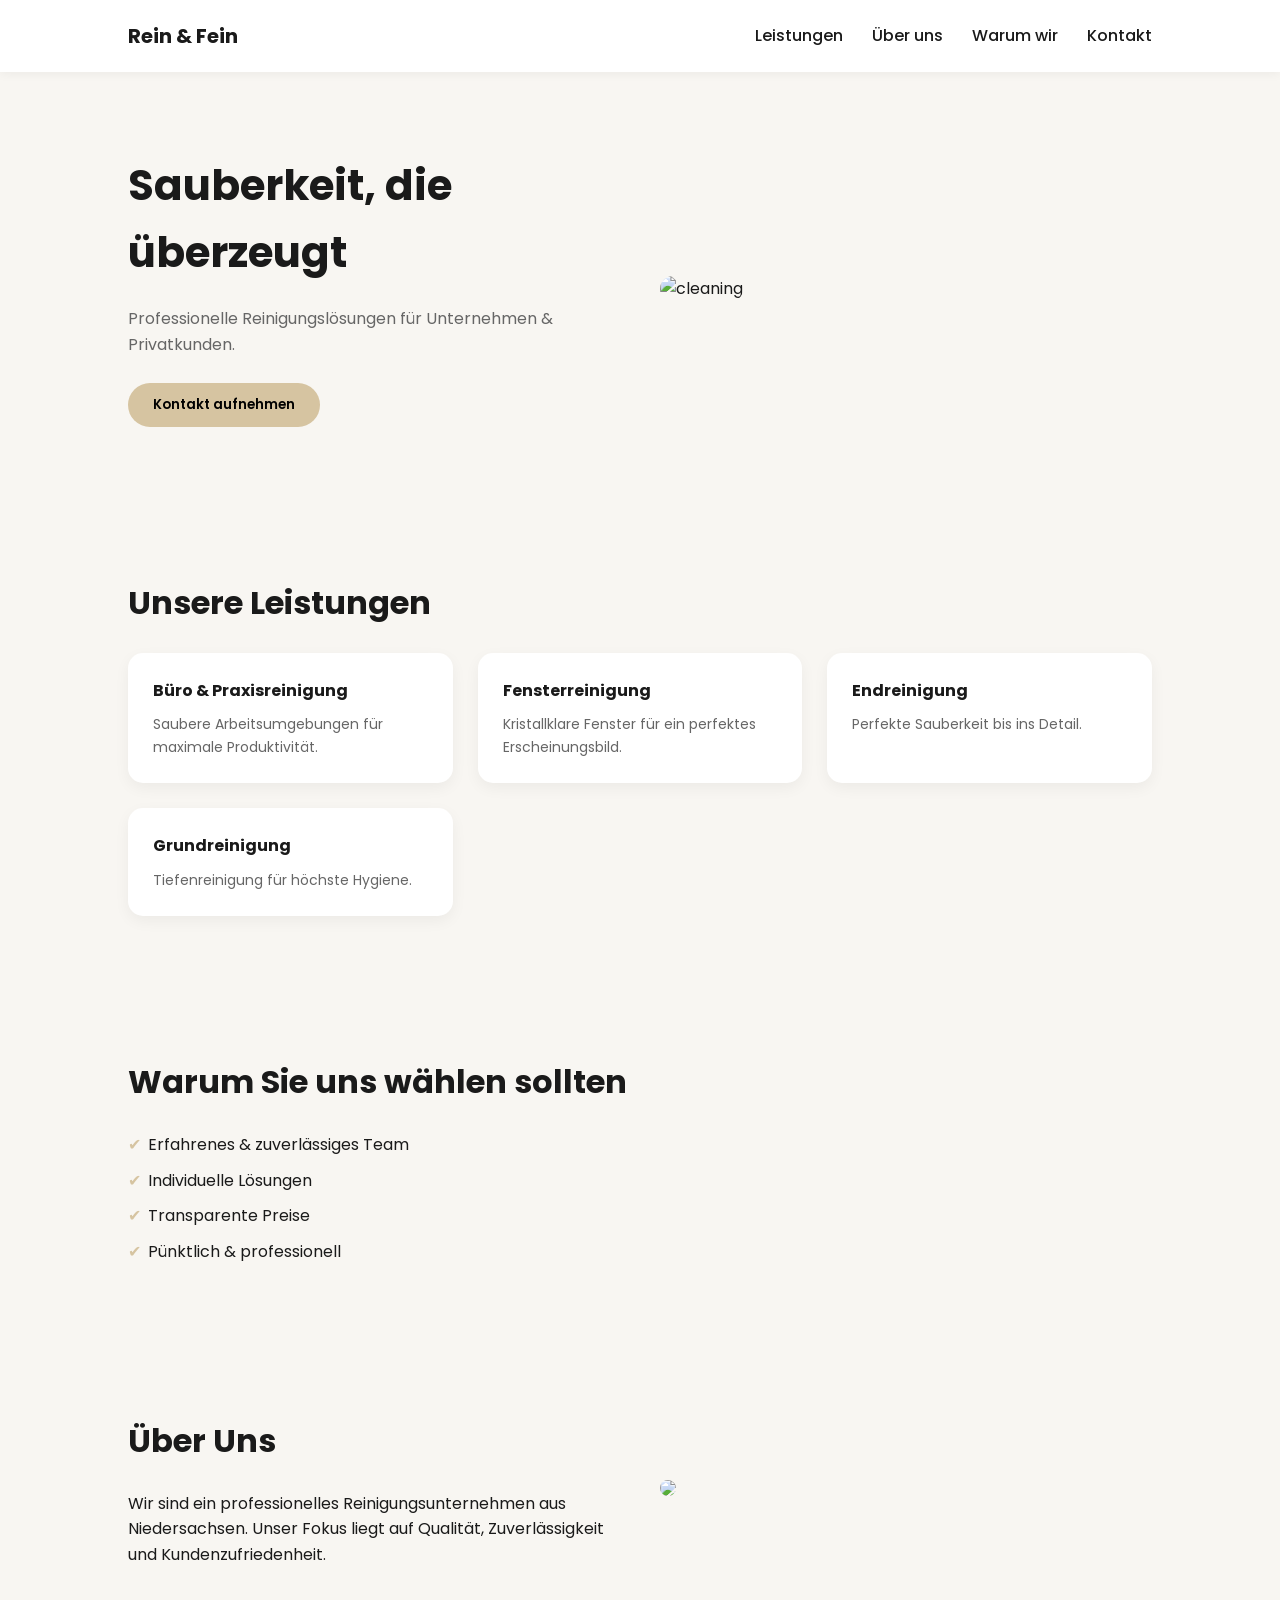
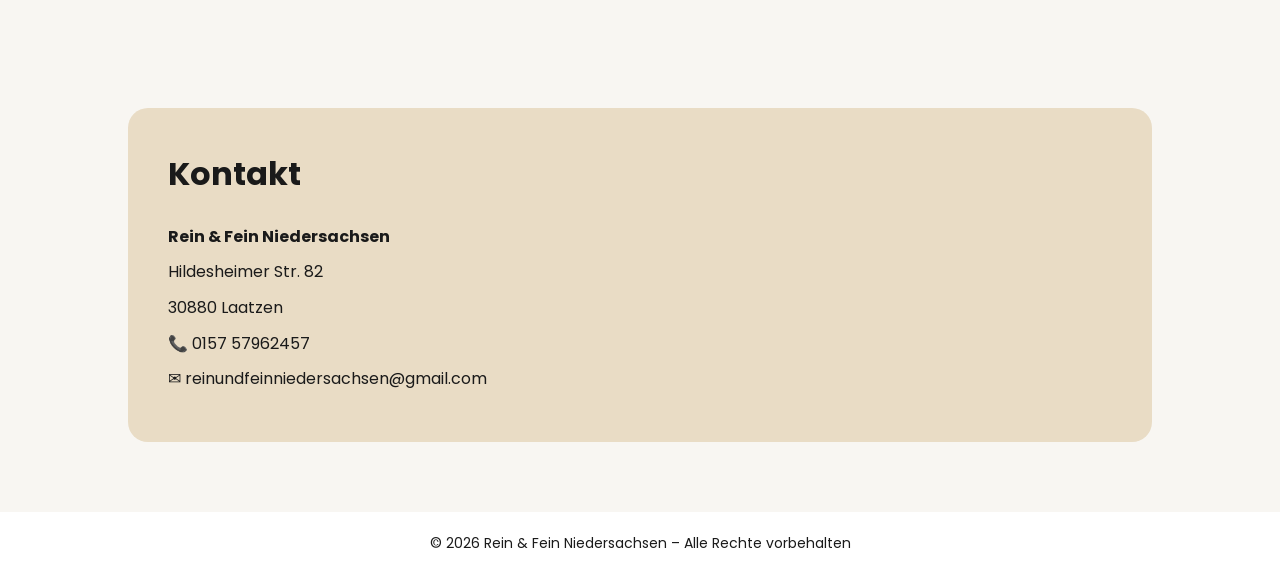
==== index.html @ 0079168f "Add website" ====
<!DOCTYPE html>
<html lang="de">
<head>
  <meta charset="UTF-8" />
  <meta name="viewport" content="width=device-width, initial-scale=1.0"/>
  <title>Rein & Fein Niedersachsen</title>

  <!-- Google Font -->
  <link href="https://fonts.googleapis.com/css2?family=Poppins:wght@300;400;600;700&display=swap" rel="stylesheet">

  <style>
    :root {
      --beige: #e9dcc5;
      --beige-dark: #d6c4a1;
      --black: #1a1a1a;
      --gray: #666;
      --white: #ffffff;
    }

    * {
      margin: 0;
      padding: 0;
      box-sizing: border-box;
      font-family: 'Poppins', sans-serif;
    }

    body {
      background: #f8f6f2;
      color: var(--black);
      line-height: 1.6;
    }

    /* NAVBAR */
    header {
      display: flex;
      justify-content: space-between;
      align-items: center;
      padding: 20px 10%;
      background: var(--white);
      position: sticky;
      top: 0;
      z-index: 1000;
      box-shadow: 0 2px 10px rgba(0,0,0,0.05);
    }

    header h1 {
      font-size: 20px;
      font-weight: 700;
    }

    nav a {
      margin-left: 25px;
      text-decoration: none;
      color: var(--black);
      font-weight: 500;
    }

    nav a:hover {
      color: var(--beige-dark);
    }

    /* HERO */
    .hero {
      padding: 80px 10%;
      display: flex;
      flex-wrap: wrap;
      align-items: center;
      gap: 40px;
    }

    .hero-text {
      flex: 1;
    }

    .hero-text h2 {
      font-size: 42px;
      margin-bottom: 20px;
    }

    .hero-text p {
      color: var(--gray);
      margin-bottom: 25px;
    }

    .btn {
      background: var(--beige-dark);
      padding: 12px 25px;
      border: none;
      border-radius: 25px;
      cursor: pointer;
      font-weight: 600;
    }

    .hero-img {
      flex: 1;
    }

    .hero-img img {
      width: 100%;
      border-radius: 20px;
    }

    /* SECTIONS */
    section {
      padding: 70px 10%;
    }

    h3 {
      font-size: 32px;
      margin-bottom: 25px;
    }

    /* SERVICES */
    .services {
      display: grid;
      grid-template-columns: repeat(auto-fit, minmax(250px,1fr));
      gap: 25px;
    }

    .card {
      background: var(--white);
      padding: 25px;
      border-radius: 15px;
      box-shadow: 0 5px 15px rgba(0,0,0,0.05);
    }

    .card h4 {
      margin-bottom: 10px;
    }

    .card p {
      color: var(--gray);
      font-size: 14px;
    }

    /* WHY US */
    .why ul {
      list-style: none;
    }

    .why li {
      margin-bottom: 10px;
      position: relative;
      padding-left: 20px;
    }

    .why li::before {
      content: "✔";
      position: absolute;
      left: 0;
      color: var(--beige-dark);
    }

    /* ABOUT */
    .about {
      display: flex;
      flex-wrap: wrap;
      gap: 40px;
      align-items: center;
    }

    .about img {
      width: 100%;
      border-radius: 20px;
    }

    .about div {
      flex: 1;
    }

    /* CONTACT */
    .contact {
      background: var(--beige);
      border-radius: 20px;
      padding: 40px;
    }

    .contact p {
      margin-bottom: 10px;
    }

    /* FOOTER */
    footer {
      text-align: center;
      padding: 20px;
      background: var(--white);
      font-size: 14px;
    }

    /* RESPONSIVE */
    @media(max-width:768px){
      .hero-text h2 {
        font-size: 30px;
      }
    }
  </style>
</head>

<body>

<header>
  <h1>Rein & Fein</h1>
  <nav>
    <a href="#services">Leistungen</a>
    <a href="#about">Über uns</a>
    <a href="#why">Warum wir</a>
    <a href="#contact">Kontakt</a>
  </nav>
</header>

<section class="hero">
  <div class="hero-text">
    <h2>Sauberkeit, die überzeugt</h2>
    <p>Professionelle Reinigungslösungen für Unternehmen & Privatkunden.</p>
    <button class="btn" onclick="scrollToContact()">Kontakt aufnehmen</button>
  </div>

  <div class="hero-img">
    <img src="https://images.unsplash.com/photo-1581578731548-c64695cc6952" alt="cleaning">
  </div>
</section>

<section id="services">
  <h3>Unsere Leistungen</h3>
  <div class="services">
    <div class="card">
      <h4>Büro & Praxisreinigung</h4>
      <p>Saubere Arbeitsumgebungen für maximale Produktivität.</p>
    </div>

    <div class="card">
      <h4>Fensterreinigung</h4>
      <p>Kristallklare Fenster für ein perfektes Erscheinungsbild.</p>
    </div>

    <div class="card">
      <h4>Endreinigung</h4>
      <p>Perfekte Sauberkeit bis ins Detail.</p>
    </div>

    <div class="card">
      <h4>Grundreinigung</h4>
      <p>Tiefenreinigung für höchste Hygiene.</p>
    </div>
  </div>
</section>

<section id="why" class="why">
  <h3>Warum Sie uns wählen sollten</h3>
  <ul>
    <li>Erfahrenes & zuverlässiges Team</li>
    <li>Individuelle Lösungen</li>
    <li>Transparente Preise</li>
    <li>Pünktlich & professionell</li>
  </ul>
</section>

<section id="about" class="about">
  <div>
    <h3>Über Uns</h3>
    <p>
      Wir sind ein professionelles Reinigungsunternehmen aus Niedersachsen.
      Unser Fokus liegt auf Qualität, Zuverlässigkeit und Kundenzufriedenheit.
    </p>
  </div>

  <div>
    <img src="https://images.unsplash.com/photo-1603714228681-b399854b8f80">
  </div>
</section>

<section id="contact">
  <div class="contact">
    <h3>Kontakt</h3>
    <p><strong>Rein & Fein Niedersachsen</strong></p>
    <p>Hildesheimer Str. 82</p>
    <p>30880 Laatzen</p>
    <p>📞 0157 57962457</p>
    <p>✉ reinundfeinniedersachsen@gmail.com</p>
  </div>
</section>

<footer>
  © 2026 Rein & Fein Niedersachsen – Alle Rechte vorbehalten
</footer>

<script>
  function scrollToContact(){
    document.getElementById("contact").scrollIntoView({behavior:"smooth"});
  }
</script>

</body>
</html>
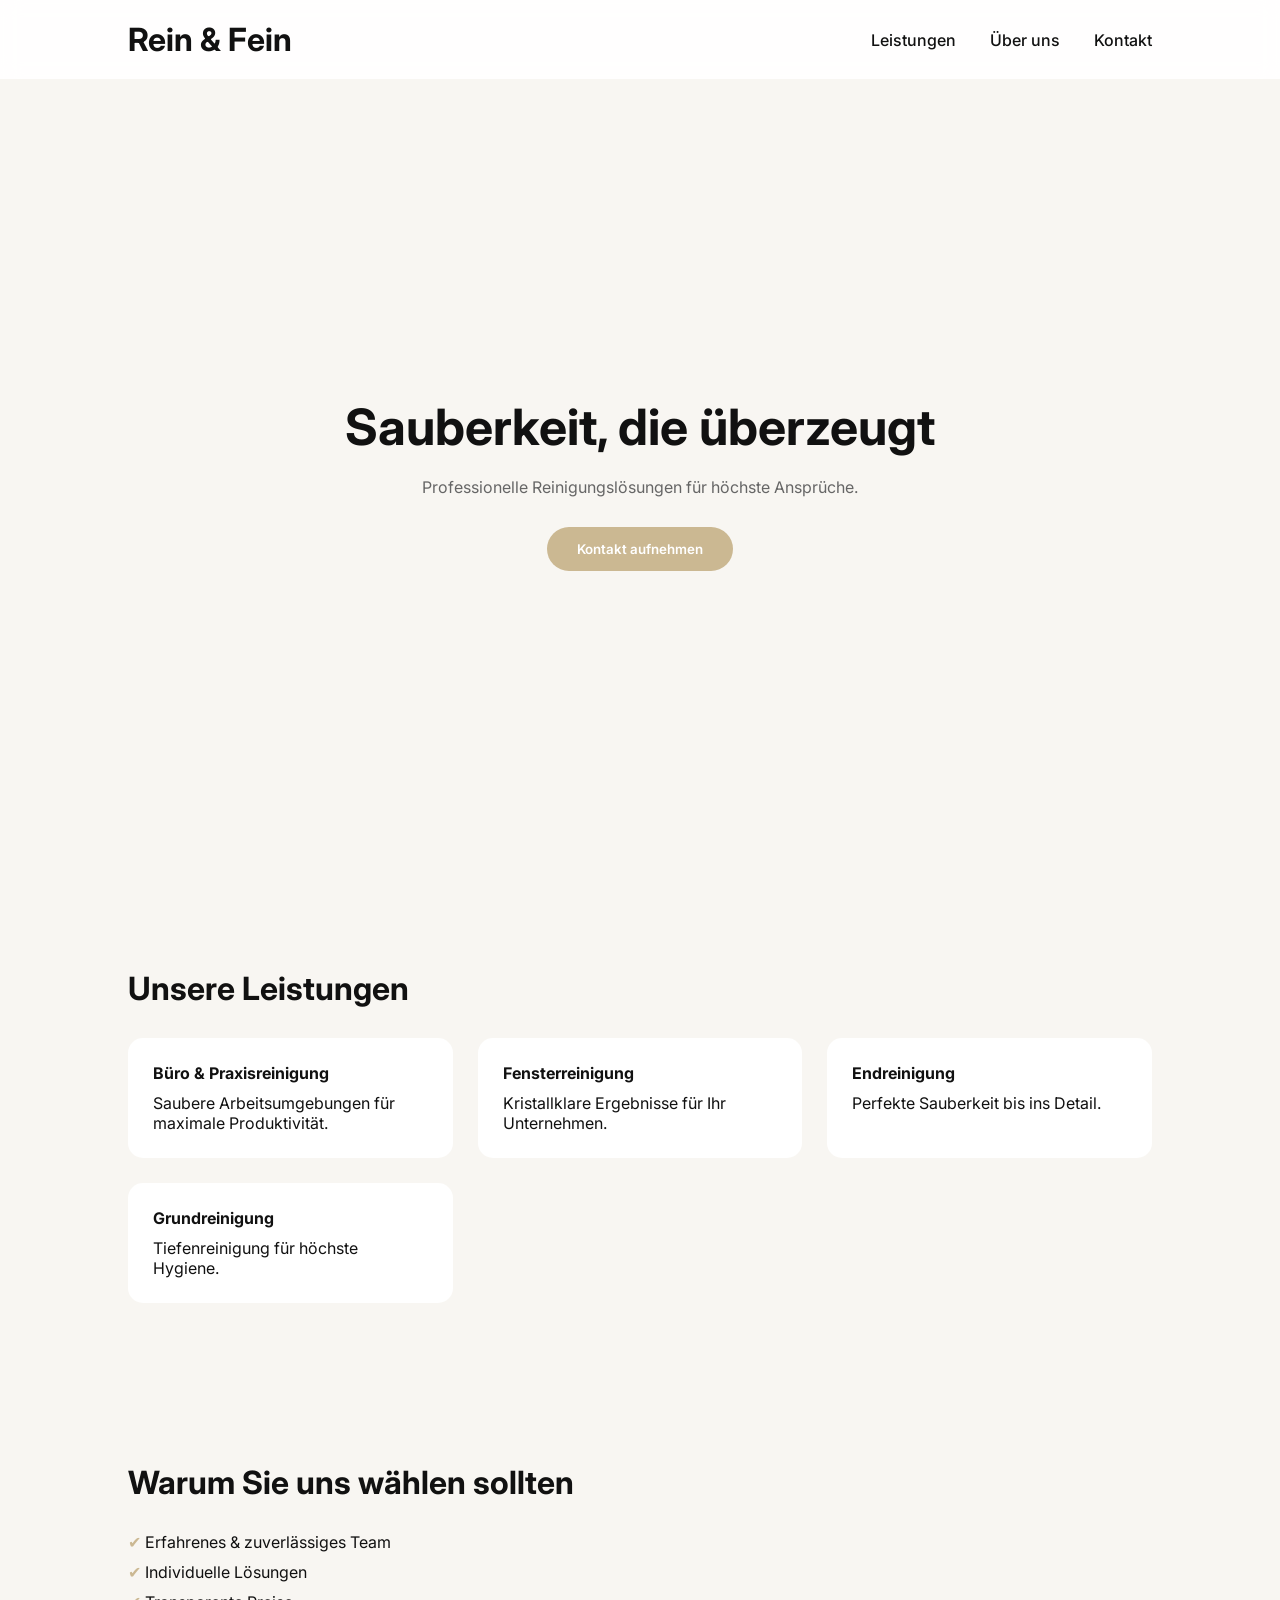
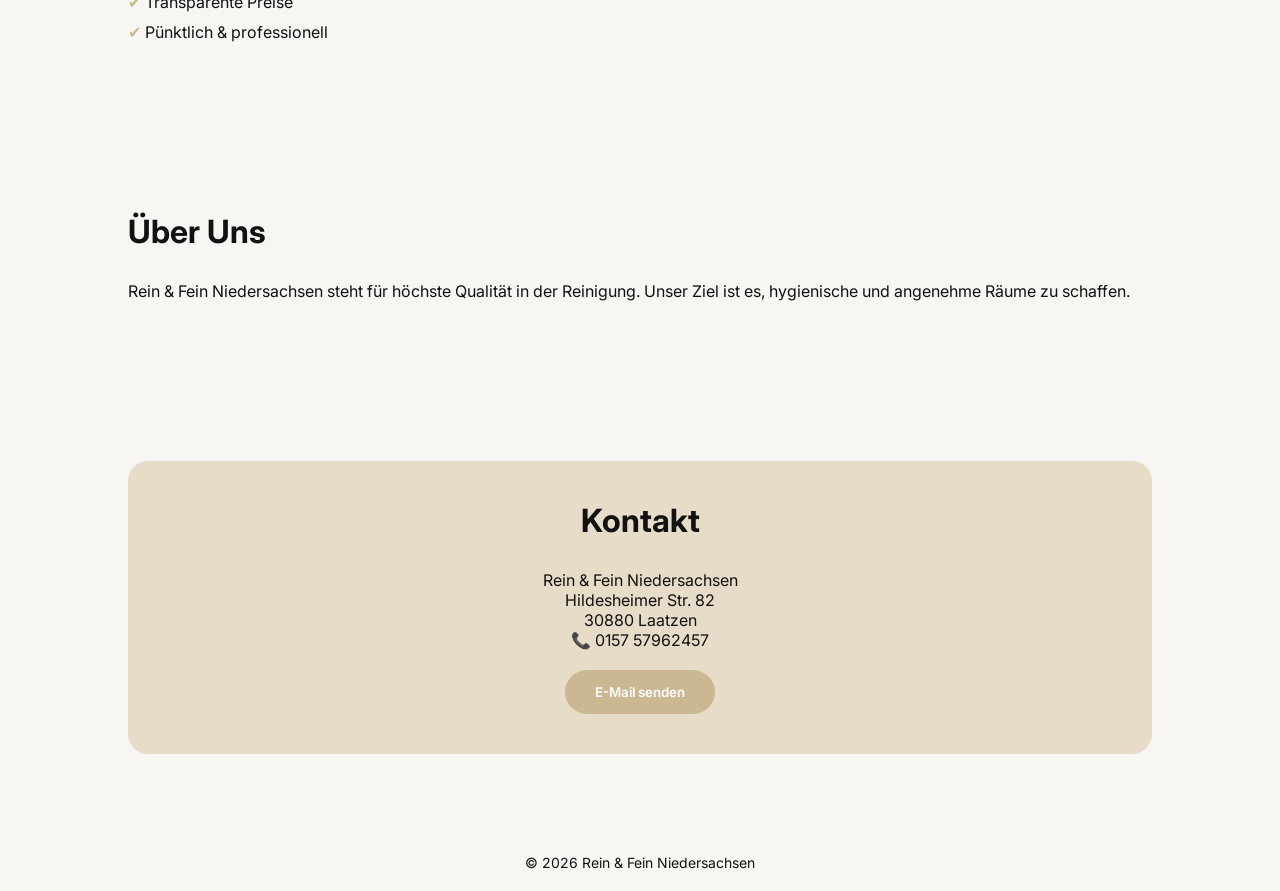
==== commit ad15c32f: "Add website" ====
--- a/index.html
+++ b/index.html
@@ -1,199 +1,170 @@
 <!DOCTYPE html>
 <html lang="de">
 <head>
-  <meta charset="UTF-8" />
-  <meta name="viewport" content="width=device-width, initial-scale=1.0"/>
-  <title>Rein & Fein Niedersachsen</title>
-
-  <!-- Google Font -->
-  <link href="https://fonts.googleapis.com/css2?family=Poppins:wght@300;400;600;700&display=swap" rel="stylesheet">
-
-  <style>
-    :root {
-      --beige: #e9dcc5;
-      --beige-dark: #d6c4a1;
-      --black: #1a1a1a;
-      --gray: #666;
-      --white: #ffffff;
-    }
-
-    * {
-      margin: 0;
-      padding: 0;
-      box-sizing: border-box;
-      font-family: 'Poppins', sans-serif;
-    }
-
-    body {
-      background: #f8f6f2;
-      color: var(--black);
-      line-height: 1.6;
-    }
-
-    /* NAVBAR */
-    header {
-      display: flex;
-      justify-content: space-between;
-      align-items: center;
-      padding: 20px 10%;
-      background: var(--white);
-      position: sticky;
-      top: 0;
-      z-index: 1000;
-      box-shadow: 0 2px 10px rgba(0,0,0,0.05);
-    }
-
-    header h1 {
-      font-size: 20px;
-      font-weight: 700;
-    }
-
-    nav a {
-      margin-left: 25px;
-      text-decoration: none;
-      color: var(--black);
-      font-weight: 500;
-    }
-
-    nav a:hover {
-      color: var(--beige-dark);
-    }
-
-    /* HERO */
-    .hero {
-      padding: 80px 10%;
-      display: flex;
-      flex-wrap: wrap;
-      align-items: center;
-      gap: 40px;
-    }
-
-    .hero-text {
-      flex: 1;
-    }
-
-    .hero-text h2 {
-      font-size: 42px;
-      margin-bottom: 20px;
-    }
-
-    .hero-text p {
-      color: var(--gray);
-      margin-bottom: 25px;
-    }
-
-    .btn {
-      background: var(--beige-dark);
-      padding: 12px 25px;
-      border: none;
-      border-radius: 25px;
-      cursor: pointer;
-      font-weight: 600;
-    }
-
-    .hero-img {
-      flex: 1;
-    }
-
-    .hero-img img {
-      width: 100%;
-      border-radius: 20px;
-    }
-
-    /* SECTIONS */
-    section {
-      padding: 70px 10%;
-    }
-
-    h3 {
-      font-size: 32px;
-      margin-bottom: 25px;
-    }
-
-    /* SERVICES */
-    .services {
-      display: grid;
-      grid-template-columns: repeat(auto-fit, minmax(250px,1fr));
-      gap: 25px;
-    }
-
-    .card {
-      background: var(--white);
-      padding: 25px;
-      border-radius: 15px;
-      box-shadow: 0 5px 15px rgba(0,0,0,0.05);
-    }
-
-    .card h4 {
-      margin-bottom: 10px;
-    }
-
-    .card p {
-      color: var(--gray);
-      font-size: 14px;
-    }
-
-    /* WHY US */
-    .why ul {
-      list-style: none;
-    }
-
-    .why li {
-      margin-bottom: 10px;
-      position: relative;
-      padding-left: 20px;
-    }
-
-    .why li::before {
-      content: "✔";
-      position: absolute;
-      left: 0;
-      color: var(--beige-dark);
-    }
-
-    /* ABOUT */
-    .about {
-      display: flex;
-      flex-wrap: wrap;
-      gap: 40px;
-      align-items: center;
-    }
-
-    .about img {
-      width: 100%;
-      border-radius: 20px;
-    }
-
-    .about div {
-      flex: 1;
-    }
-
-    /* CONTACT */
-    .contact {
-      background: var(--beige);
-      border-radius: 20px;
-      padding: 40px;
-    }
-
-    .contact p {
-      margin-bottom: 10px;
-    }
-
-    /* FOOTER */
-    footer {
-      text-align: center;
-      padding: 20px;
-      background: var(--white);
-      font-size: 14px;
-    }
-
-    /* RESPONSIVE */
-    @media(max-width:768px){
-      .hero-text h2 {
-        font-size: 30px;
-      }
-    }
-  </style>
+<meta charset="UTF-8">
+<meta name="viewport" content="width=device-width, initial-scale=1.0">
+<title>Rein & Fein Niedersachsen</title>
+
+<link href="https://fonts.googleapis.com/css2?family=Inter:wght@300;400;600;700&display=swap" rel="stylesheet">
+
+<style>
+:root{
+  --beige:#e7dcc7;
+  --gold:#cbb892;
+  --black:#111;
+  --gray:#666;
+  --white:#fff;
+}
+
+*{
+  margin:0;
+  padding:0;
+  box-sizing:border-box;
+  font-family:'Inter',sans-serif;
+}
+
+body{
+  background:#f8f6f2;
+  color:var(--black);
+}
+
+/* NAV */
+header{
+  display:flex;
+  justify-content:space-between;
+  align-items:center;
+  padding:20px 10%;
+  background:rgba(255,255,255,0.9);
+  backdrop-filter:blur(10px);
+  position:sticky;
+  top:0;
+}
+
+header h1{
+  font-weight:700;
+}
+
+nav a{
+  margin-left:30px;
+  text-decoration:none;
+  color:var(--black);
+  font-weight:500;
+}
+
+nav a:hover{
+  color:var(--gold);
+}
+
+/* HERO */
+.hero{
+  height:90vh;
+  display:flex;
+  align-items:center;
+  justify-content:center;
+  text-align:center;
+  padding:0 10%;
+}
+
+.hero h2{
+  font-size:50px;
+  margin-bottom:20px;
+}
+
+.hero p{
+  color:var(--gray);
+  margin-bottom:30px;
+}
+
+.btn{
+  padding:14px 30px;
+  border:none;
+  border-radius:30px;
+  background:var(--gold);
+  color:white;
+  font-weight:600;
+  cursor:pointer;
+  transition:0.3s;
+}
+
+.btn:hover{
+  transform:scale(1.05);
+}
+
+/* SECTION */
+section{
+  padding:80px 10%;
+}
+
+h3{
+  font-size:32px;
+  margin-bottom:30px;
+}
+
+/* SERVICES */
+.services{
+  display:grid;
+  grid-template-columns:repeat(auto-fit,minmax(250px,1fr));
+  gap:25px;
+}
+
+.card{
+  background:white;
+  padding:25px;
+  border-radius:15px;
+  transition:0.3s;
+}
+
+.card:hover{
+  transform:translateY(-8px);
+}
+
+.card h4{
+  margin-bottom:10px;
+}
+
+/* WHY */
+.why li{
+  margin-bottom:10px;
+  list-style:none;
+}
+
+.why li::before{
+  content:"✔ ";
+  color:var(--gold);
+}
+
+/* ABOUT */
+.about{
+  display:flex;
+  flex-wrap:wrap;
+  gap:40px;
+}
+
+.about div{
+  flex:1;
+}
+
+/* CONTACT */
+.contact{
+  background:var(--beige);
+  padding:40px;
+  border-radius:20px;
+  text-align:center;
+}
+
+.contact a{
+  display:inline-block;
+  margin-top:20px;
+  text-decoration:none;
+}
+
+/* FOOTER */
+footer{
+  text-align:center;
+  padding:20px;
+  font-size:14px;
+}
+</style>
 </head>
 
 <body>
@@ -203,26 +174,27 @@
   <nav>
     <a href="#services">Leistungen</a>
     <a href="#about">Über uns</a>
-    <a href="#why">Warum wir</a>
     <a href="#contact">Kontakt</a>
   </nav>
 </header>
 
 <section class="hero">
-  <div class="hero-text">
+  <div>
     <h2>Sauberkeit, die überzeugt</h2>
-    <p>Professionelle Reinigungslösungen für Unternehmen & Privatkunden.</p>
-    <button class="btn" onclick="scrollToContact()">Kontakt aufnehmen</button>
-  </div>
-
-  <div class="hero-img">
-    <img src="https://images.unsplash.com/photo-1581578731548-c64695cc6952" alt="cleaning">
+    <p>Professionelle Reinigungslösungen für höchste Ansprüche.</p>
+
+    <!-- EMAIL BUTTON -->
+    <a href="mailto:reinundfeinniedersachsen@gmail.com?subject=Anfrage%20Reinigung&body=Hallo,%20ich%20möchte%20mehr%20Informationen%20erhalten.">
+      <button class="btn">Kontakt aufnehmen</button>
+    </a>
+
   </div>
 </section>
 
 <section id="services">
   <h3>Unsere Leistungen</h3>
   <div class="services">
+
     <div class="card">
       <h4>Büro & Praxisreinigung</h4>
       <p>Saubere Arbeitsumgebungen für maximale Produktivität.</p>
@@ -230,7 +202,7 @@
 
     <div class="card">
       <h4>Fensterreinigung</h4>
-      <p>Kristallklare Fenster für ein perfektes Erscheinungsbild.</p>
+      <p>Kristallklare Ergebnisse für Ihr Unternehmen.</p>
     </div>
 
     <div class="card">
@@ -242,10 +214,11 @@
       <h4>Grundreinigung</h4>
       <p>Tiefenreinigung für höchste Hygiene.</p>
     </div>
-  </div>
-</section>
-
-<section id="why" class="why">
+
+  </div>
+</section>
+
+<section class="why">
   <h3>Warum Sie uns wählen sollten</h3>
   <ul>
     <li>Erfahrenes & zuverlässiges Team</li>
@@ -259,36 +232,30 @@
   <div>
     <h3>Über Uns</h3>
     <p>
-      Wir sind ein professionelles Reinigungsunternehmen aus Niedersachsen.
-      Unser Fokus liegt auf Qualität, Zuverlässigkeit und Kundenzufriedenheit.
+      Rein & Fein Niedersachsen steht für höchste Qualität in der Reinigung.
+      Unser Ziel ist es, hygienische und angenehme Räume zu schaffen.
     </p>
-  </div>
-
-  <div>
-    <img src="https://images.unsplash.com/photo-1603714228681-b399854b8f80">
   </div>
 </section>
 
 <section id="contact">
   <div class="contact">
     <h3>Kontakt</h3>
-    <p><strong>Rein & Fein Niedersachsen</strong></p>
+    <p>Rein & Fein Niedersachsen</p>
     <p>Hildesheimer Str. 82</p>
     <p>30880 Laatzen</p>
     <p>📞 0157 57962457</p>
-    <p>✉ reinundfeinniedersachsen@gmail.com</p>
+
+    <!-- EMAIL LINK -->
+    <a href="mailto:reinundfeinniedersachsen@gmail.com">
+      <button class="btn">E-Mail senden</button>
+    </a>
   </div>
 </section>
 
 <footer>
-  © 2026 Rein & Fein Niedersachsen – Alle Rechte vorbehalten
+  © 2026 Rein & Fein Niedersachsen
 </footer>
-
-<script>
-  function scrollToContact(){
-    document.getElementById("contact").scrollIntoView({behavior:"smooth"});
-  }
-</script>
 
 </body>
 </html>
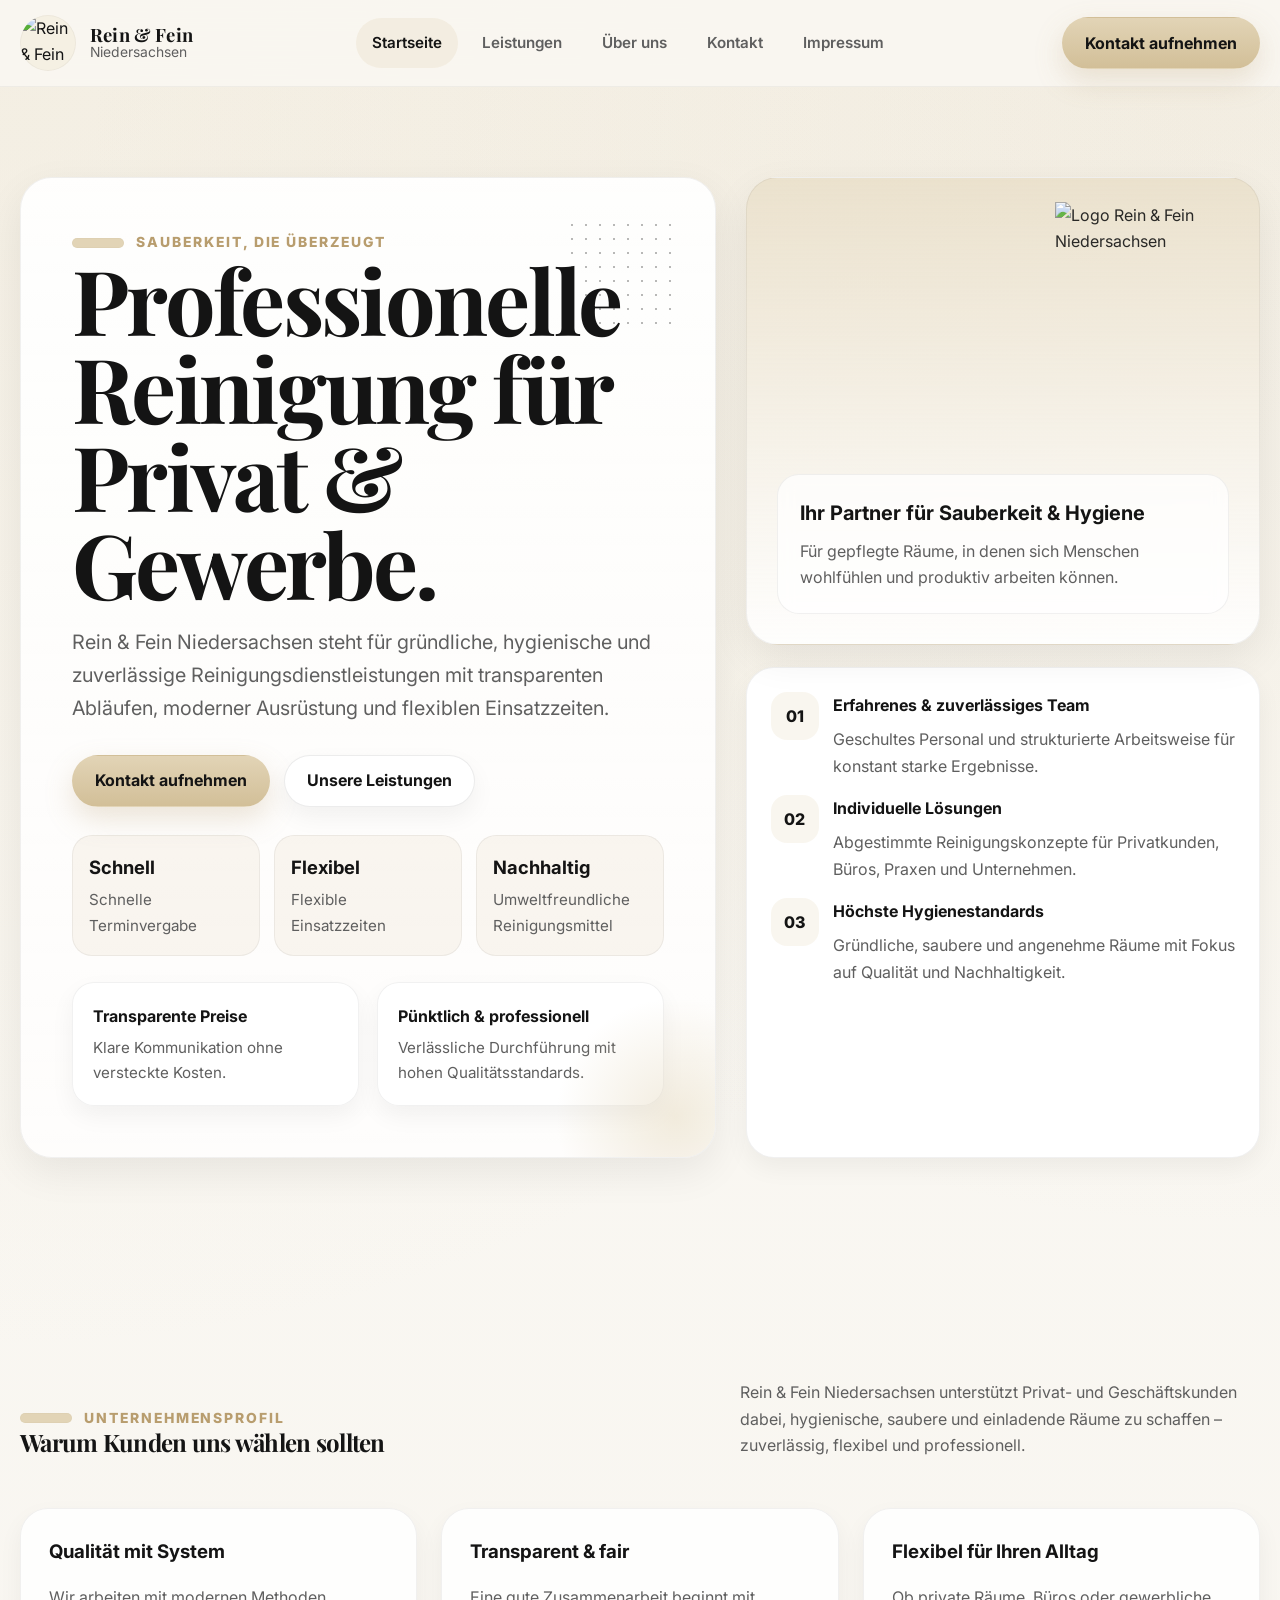
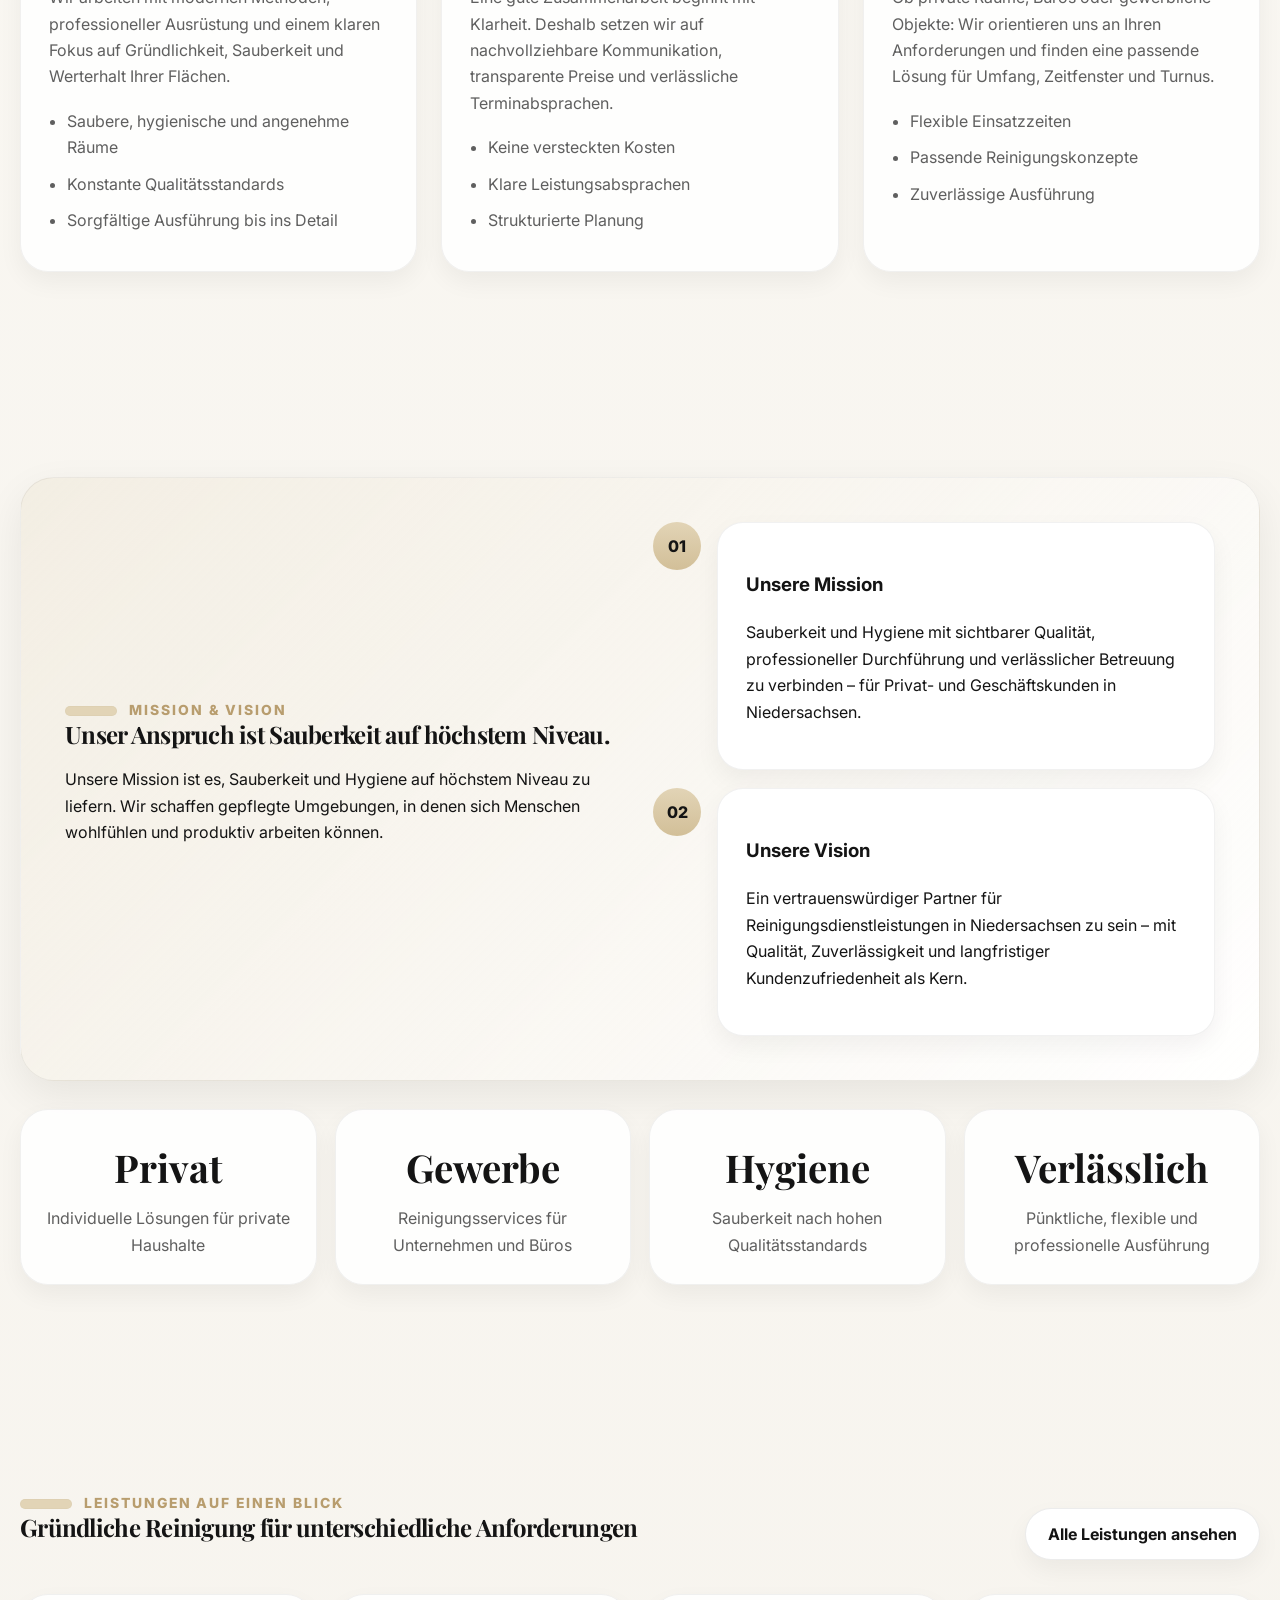
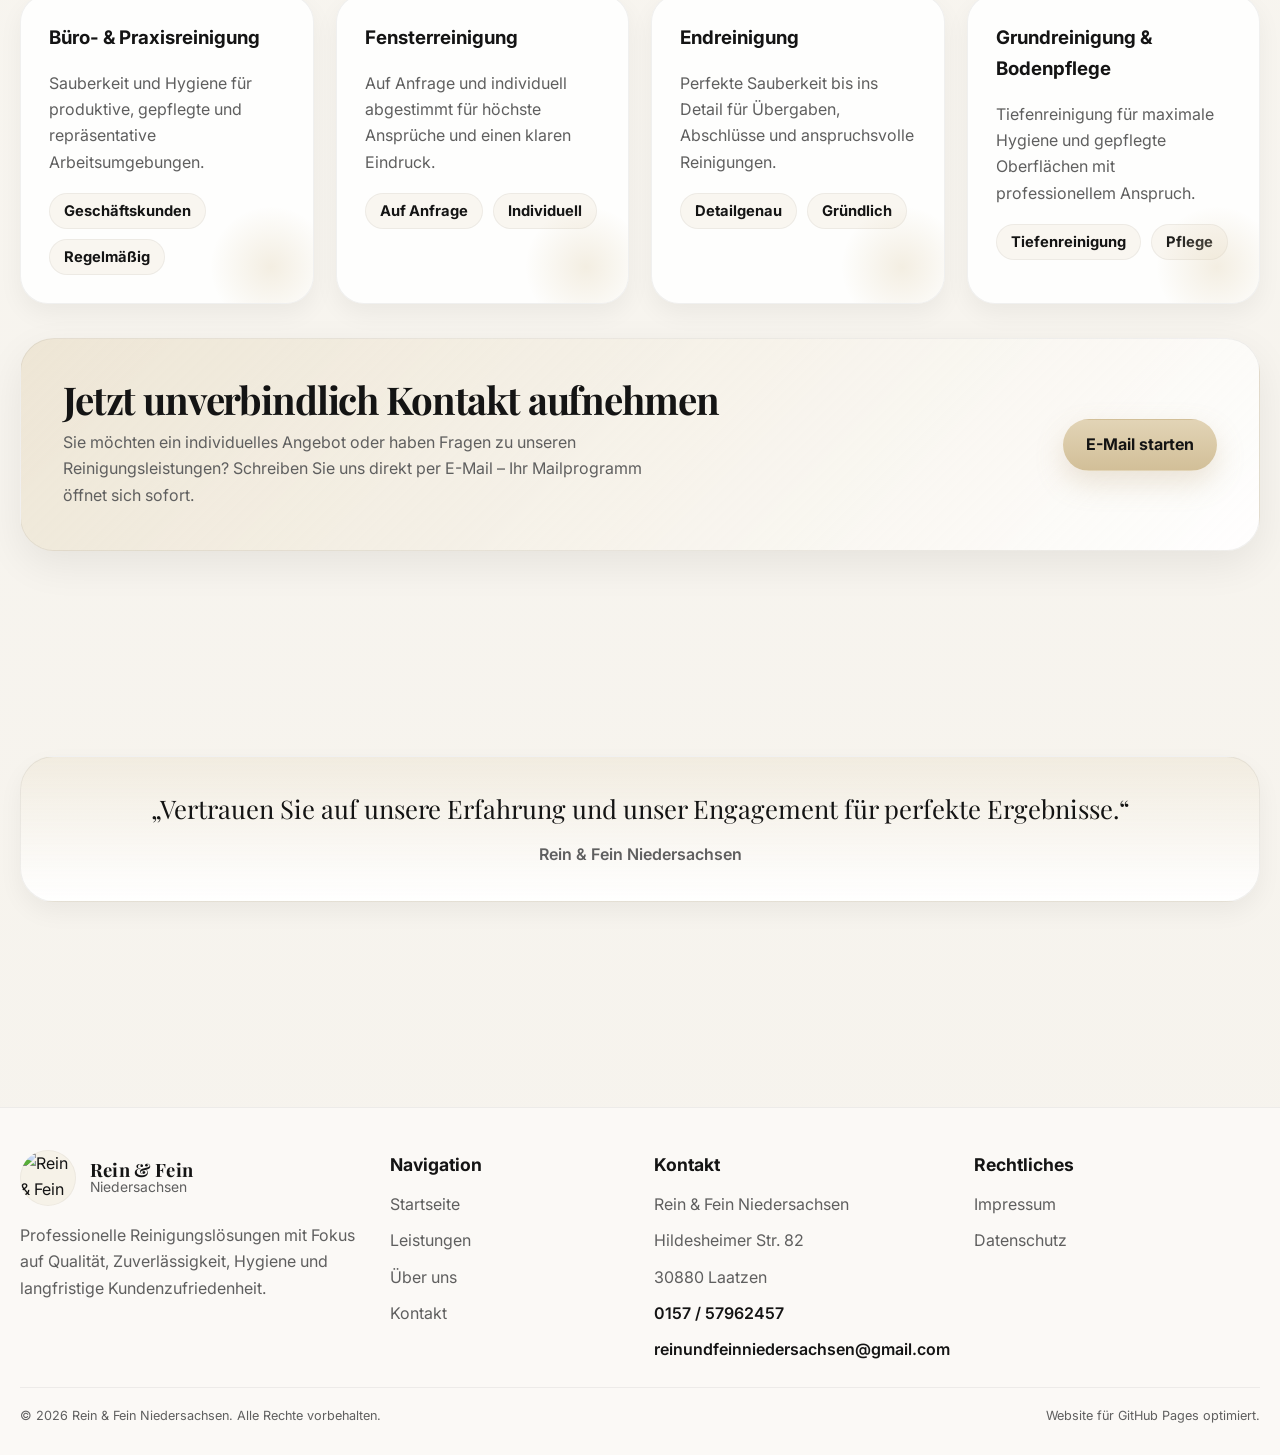
==== commit e8d822dd: "Upload full website" ====
--- a/index.html
+++ b/index.html
@@ -1,261 +1,380 @@
 <!DOCTYPE html>
 <html lang="de">
 <head>
+  <title>Rein & Fein Niedersachsen | Professionelle Reinigungsdienstleistungen</title>
+
 <meta charset="UTF-8">
 <meta name="viewport" content="width=device-width, initial-scale=1.0">
-<title>Rein & Fein Niedersachsen</title>
-
-<link href="https://fonts.googleapis.com/css2?family=Inter:wght@300;400;600;700&display=swap" rel="stylesheet">
-
-<style>
-:root{
-  --beige:#e7dcc7;
-  --gold:#cbb892;
-  --black:#111;
-  --gray:#666;
-  --white:#fff;
-}
-
-*{
-  margin:0;
-  padding:0;
-  box-sizing:border-box;
-  font-family:'Inter',sans-serif;
-}
-
-body{
-  background:#f8f6f2;
-  color:var(--black);
-}
-
-/* NAV */
-header{
-  display:flex;
-  justify-content:space-between;
-  align-items:center;
-  padding:20px 10%;
-  background:rgba(255,255,255,0.9);
-  backdrop-filter:blur(10px);
-  position:sticky;
-  top:0;
-}
-
-header h1{
-  font-weight:700;
-}
-
-nav a{
-  margin-left:30px;
-  text-decoration:none;
-  color:var(--black);
-  font-weight:500;
-}
-
-nav a:hover{
-  color:var(--gold);
-}
-
-/* HERO */
-.hero{
-  height:90vh;
-  display:flex;
-  align-items:center;
-  justify-content:center;
-  text-align:center;
-  padding:0 10%;
-}
-
-.hero h2{
-  font-size:50px;
-  margin-bottom:20px;
-}
-
-.hero p{
-  color:var(--gray);
-  margin-bottom:30px;
-}
-
-.btn{
-  padding:14px 30px;
-  border:none;
-  border-radius:30px;
-  background:var(--gold);
-  color:white;
-  font-weight:600;
-  cursor:pointer;
-  transition:0.3s;
-}
-
-.btn:hover{
-  transform:scale(1.05);
-}
-
-/* SECTION */
-section{
-  padding:80px 10%;
-}
-
-h3{
-  font-size:32px;
-  margin-bottom:30px;
-}
-
-/* SERVICES */
-.services{
-  display:grid;
-  grid-template-columns:repeat(auto-fit,minmax(250px,1fr));
-  gap:25px;
-}
-
-.card{
-  background:white;
-  padding:25px;
-  border-radius:15px;
-  transition:0.3s;
-}
-
-.card:hover{
-  transform:translateY(-8px);
-}
-
-.card h4{
-  margin-bottom:10px;
-}
-
-/* WHY */
-.why li{
-  margin-bottom:10px;
-  list-style:none;
-}
-
-.why li::before{
-  content:"✔ ";
-  color:var(--gold);
-}
-
-/* ABOUT */
-.about{
-  display:flex;
-  flex-wrap:wrap;
-  gap:40px;
-}
-
-.about div{
-  flex:1;
-}
-
-/* CONTACT */
-.contact{
-  background:var(--beige);
-  padding:40px;
-  border-radius:20px;
-  text-align:center;
-}
-
-.contact a{
-  display:inline-block;
-  margin-top:20px;
-  text-decoration:none;
-}
-
-/* FOOTER */
-footer{
-  text-align:center;
-  padding:20px;
-  font-size:14px;
-}
-</style>
+<meta name="description" content="Rein & Fein Niedersachsen — professionelle Reinigungsdienstleistungen für Privat- und Geschäftskunden in Niedersachsen.">
+<meta name="theme-color" content="#e2d4b6">
+<link rel="preconnect" href="https://fonts.googleapis.com">
+<link rel="preconnect" href="https://fonts.gstatic.com" crossorigin>
+<link href="https://fonts.googleapis.com/css2?family=Inter:wght@400;500;600;700;800&family=Playfair+Display:wght@600;700;800&display=swap" rel="stylesheet">
+<link rel="stylesheet" href="styles.css">
+<link rel="icon" type="image/png" href="assets/logo.png">
+
 </head>
-
-<body>
-
-<header>
-  <h1>Rein & Fein</h1>
-  <nav>
-    <a href="#services">Leistungen</a>
-    <a href="#about">Über uns</a>
-    <a href="#contact">Kontakt</a>
-  </nav>
+<body data-page="home">
+
+<header class="site-header">
+  <div class="container header-inner">
+    <a class="brand" href="index.html" aria-label="Rein & Fein Niedersachsen Startseite">
+      <img src="assets/logo.png" alt="Rein & Fein Niedersachsen Logo">
+      <span class="brand-copy">
+        <span class="brand-title">Rein &amp; Fein</span>
+        <span class="brand-subtitle">Niedersachsen</span>
+      </span>
+    </a>
+
+    <button class="nav-toggle" aria-label="Navigation öffnen">
+      <span></span>
+    </button>
+
+    <nav class="site-nav" aria-label="Hauptnavigation">
+      <a href="index.html" data-page="home">Startseite</a>
+      <a href="leistungen.html" data-page="services">Leistungen</a>
+      <a href="ueber-uns.html" data-page="about">Über uns</a>
+      <a href="kontakt.html" data-page="contact">Kontakt</a>
+      <a href="impressum.html" data-page="legal">Impressum</a>
+    </nav>
+
+    <div class="header-actions">
+      <a class="btn btn-primary" href="mailto:reinundfeinniedersachsen@gmail.com?subject=Anfrage%20an%20Rein%20%26%20Fein%20Niedersachsen">Kontakt aufnehmen</a>
+    </div>
+  </div>
 </header>
 
-<section class="hero">
-  <div>
-    <h2>Sauberkeit, die überzeugt</h2>
-    <p>Professionelle Reinigungslösungen für höchste Ansprüche.</p>
-
-    <!-- EMAIL BUTTON -->
-    <a href="mailto:reinundfeinniedersachsen@gmail.com?subject=Anfrage%20Reinigung&body=Hallo,%20ich%20möchte%20mehr%20Informationen%20erhalten.">
-      <button class="btn">Kontakt aufnehmen</button>
-    </a>
-
+
+  <main>
+    <section class="hero">
+      <div class="container hero-grid">
+        <div class="hero-panel reveal">
+          <div class="hero-pattern"></div>
+          <span class="eyebrow">Sauberkeit, die überzeugt</span>
+          <h1>Professionelle Reinigung für Privat &amp; Gewerbe.</h1>
+          <p class="lead">
+            Rein &amp; Fein Niedersachsen steht für gründliche, hygienische und
+            zuverlässige Reinigungsdienstleistungen mit transparenten Abläufen,
+            moderner Ausrüstung und flexiblen Einsatzzeiten.
+          </p>
+
+          <div class="hero-actions">
+            <a class="btn btn-primary" href="mailto:reinundfeinniedersachsen@gmail.com?subject=Anfrage%20Reinigung&body=Hallo%20Rein%20%26%20Fein%20Niedersachsen,%0D%0A%0D%0Aich%20möchte%20gerne%20weitere%20Informationen%20zu%20Ihren%20Reinigungsdienstleistungen.">Kontakt aufnehmen</a>
+            <a class="btn btn-secondary" href="leistungen.html">Unsere Leistungen</a>
+          </div>
+
+          <div class="hero-badges">
+            <div class="badge-box">
+              <strong>Schnell</strong>
+              <span>Schnelle Terminvergabe</span>
+            </div>
+            <div class="badge-box">
+              <strong>Flexibel</strong>
+              <span>Flexible Einsatzzeiten</span>
+            </div>
+            <div class="badge-box">
+              <strong>Nachhaltig</strong>
+              <span>Umweltfreundliche Reinigungsmittel</span>
+            </div>
+          </div>
+
+          <div class="hero-mini-grid">
+            <div class="hero-mini-card">
+              <strong>Transparente Preise</strong>
+              <p>Klare Kommunikation ohne versteckte Kosten.</p>
+            </div>
+            <div class="hero-mini-card">
+              <strong>Pünktlich &amp; professionell</strong>
+              <p>Verlässliche Durchführung mit hohen Qualitätsstandards.</p>
+            </div>
+          </div>
+        </div>
+
+        <aside class="hero-aside reveal">
+          <div class="visual-card">
+            <img class="visual-card-logo" src="assets/logo.png" alt="Logo Rein & Fein Niedersachsen">
+            <div class="visual-content">
+              <h3>Ihr Partner für Sauberkeit &amp; Hygiene</h3>
+              <p>
+                Für gepflegte Räume, in denen sich Menschen wohlfühlen
+                und produktiv arbeiten können.
+              </p>
+            </div>
+          </div>
+
+          <div class="info-card">
+            <div class="info-list">
+              <div class="info-item">
+                <div class="info-icon">01</div>
+                <div>
+                  <h4>Erfahrenes &amp; zuverlässiges Team</h4>
+                  <p>Geschultes Personal und strukturierte Arbeitsweise für konstant starke Ergebnisse.</p>
+                </div>
+              </div>
+              <div class="info-item">
+                <div class="info-icon">02</div>
+                <div>
+                  <h4>Individuelle Lösungen</h4>
+                  <p>Abgestimmte Reinigungskonzepte für Privatkunden, Büros, Praxen und Unternehmen.</p>
+                </div>
+              </div>
+              <div class="info-item">
+                <div class="info-icon">03</div>
+                <div>
+                  <h4>Höchste Hygienestandards</h4>
+                  <p>Gründliche, saubere und angenehme Räume mit Fokus auf Qualität und Nachhaltigkeit.</p>
+                </div>
+              </div>
+            </div>
+          </div>
+        </aside>
+      </div>
+    </section>
+
+    <section class="section">
+      <div class="container">
+        <div class="section-top reveal">
+          <div>
+            <span class="eyebrow">Unternehmensprofil</span>
+            <h2>Warum Kunden uns wählen sollten</h2>
+          </div>
+          <p class="muted" style="max-width:52ch;">
+            Rein &amp; Fein Niedersachsen unterstützt Privat- und Geschäftskunden dabei,
+            hygienische, saubere und einladende Räume zu schaffen – zuverlässig, flexibel und professionell.
+          </p>
+        </div>
+
+        <div class="grid-3">
+          <article class="feature-card reveal">
+            <h3>Qualität mit System</h3>
+            <p>
+              Wir arbeiten mit modernen Methoden, professioneller Ausrüstung und einem klaren Fokus auf
+              Gründlichkeit, Sauberkeit und Werterhalt Ihrer Flächen.
+            </p>
+            <ul>
+              <li>Saubere, hygienische und angenehme Räume</li>
+              <li>Konstante Qualitätsstandards</li>
+              <li>Sorgfältige Ausführung bis ins Detail</li>
+            </ul>
+          </article>
+
+          <article class="feature-card reveal">
+            <h3>Transparent &amp; fair</h3>
+            <p>
+              Eine gute Zusammenarbeit beginnt mit Klarheit. Deshalb setzen wir auf nachvollziehbare
+              Kommunikation, transparente Preise und verlässliche Terminabsprachen.
+            </p>
+            <ul>
+              <li>Keine versteckten Kosten</li>
+              <li>Klare Leistungsabsprachen</li>
+              <li>Strukturierte Planung</li>
+            </ul>
+          </article>
+
+          <article class="feature-card reveal">
+            <h3>Flexibel für Ihren Alltag</h3>
+            <p>
+              Ob private Räume, Büros oder gewerbliche Objekte: Wir orientieren uns an Ihren Anforderungen
+              und finden eine passende Lösung für Umfang, Zeitfenster und Turnus.
+            </p>
+            <ul>
+              <li>Flexible Einsatzzeiten</li>
+              <li>Passende Reinigungskonzepte</li>
+              <li>Zuverlässige Ausführung</li>
+            </ul>
+          </article>
+        </div>
+      </div>
+    </section>
+
+    <section class="section">
+      <div class="container">
+        <div class="highlight-block reveal">
+          <div class="highlight-grid">
+            <div>
+              <span class="eyebrow">Mission &amp; Vision</span>
+              <h2>Unser Anspruch ist Sauberkeit auf höchstem Niveau.</h2>
+              <p class="lead">
+                Unsere Mission ist es, Sauberkeit und Hygiene auf höchstem Niveau zu liefern.
+                Wir schaffen gepflegte Umgebungen, in denen sich Menschen wohlfühlen und produktiv arbeiten können.
+              </p>
+            </div>
+
+            <div class="number-list">
+              <div class="number-item">
+                <div class="number">01</div>
+                <div class="mission-box">
+                  <h3>Unsere Mission</h3>
+                  <p>
+                    Sauberkeit und Hygiene mit sichtbarer Qualität, professioneller Durchführung und
+                    verlässlicher Betreuung zu verbinden – für Privat- und Geschäftskunden in Niedersachsen.
+                  </p>
+                </div>
+              </div>
+
+              <div class="number-item">
+                <div class="number">02</div>
+                <div class="vision-box">
+                  <h3>Unsere Vision</h3>
+                  <p>
+                    Ein vertrauenswürdiger Partner für Reinigungsdienstleistungen in Niedersachsen zu sein –
+                    mit Qualität, Zuverlässigkeit und langfristiger Kundenzufriedenheit als Kern.
+                  </p>
+                </div>
+              </div>
+            </div>
+          </div>
+        </div>
+
+        <div class="stat-row" style="margin-top:28px;">
+          <div class="stat-card reveal">
+            <strong>Privat</strong>
+            <span>Individuelle Lösungen für private Haushalte</span>
+          </div>
+          <div class="stat-card reveal">
+            <strong>Gewerbe</strong>
+            <span>Reinigungsservices für Unternehmen und Büros</span>
+          </div>
+          <div class="stat-card reveal">
+            <strong>Hygiene</strong>
+            <span>Sauberkeit nach hohen Qualitätsstandards</span>
+          </div>
+          <div class="stat-card reveal">
+            <strong>Verlässlich</strong>
+            <span>Pünktliche, flexible und professionelle Ausführung</span>
+          </div>
+        </div>
+      </div>
+    </section>
+
+    <section class="section">
+      <div class="container">
+        <div class="section-top reveal">
+          <div>
+            <span class="eyebrow">Leistungen auf einen Blick</span>
+            <h2>Gründliche Reinigung für unterschiedliche Anforderungen</h2>
+          </div>
+          <a class="btn btn-secondary" href="leistungen.html">Alle Leistungen ansehen</a>
+        </div>
+
+        <div class="grid-4">
+          <article class="service-card reveal">
+            <h3>Büro- &amp; Praxisreinigung</h3>
+            <p>Sauberkeit und Hygiene für produktive, gepflegte und repräsentative Arbeitsumgebungen.</p>
+            <div class="service-meta">
+              <span class="chip">Geschäftskunden</span>
+              <span class="chip">Regelmäßig</span>
+            </div>
+          </article>
+
+          <article class="service-card reveal">
+            <h3>Fensterreinigung</h3>
+            <p>Auf Anfrage und individuell abgestimmt für höchste Ansprüche und einen klaren Eindruck.</p>
+            <div class="service-meta">
+              <span class="chip">Auf Anfrage</span>
+              <span class="chip">Individuell</span>
+            </div>
+          </article>
+
+          <article class="service-card reveal">
+            <h3>Endreinigung</h3>
+            <p>Perfekte Sauberkeit bis ins Detail für Übergaben, Abschlüsse und anspruchsvolle Reinigungen.</p>
+            <div class="service-meta">
+              <span class="chip">Detailgenau</span>
+              <span class="chip">Gründlich</span>
+            </div>
+          </article>
+
+          <article class="service-card reveal">
+            <h3>Grundreinigung &amp; Bodenpflege</h3>
+            <p>Tiefenreinigung für maximale Hygiene und gepflegte Oberflächen mit professionellem Anspruch.</p>
+            <div class="service-meta">
+              <span class="chip">Tiefenreinigung</span>
+              <span class="chip">Pflege</span>
+            </div>
+          </article>
+        </div>
+
+        <div class="cta-band reveal">
+          <div>
+            <h2>Jetzt unverbindlich Kontakt aufnehmen</h2>
+            <p>
+              Sie möchten ein individuelles Angebot oder haben Fragen zu unseren Reinigungsleistungen?
+              Schreiben Sie uns direkt per E-Mail – Ihr Mailprogramm öffnet sich sofort.
+            </p>
+          </div>
+          <a class="btn btn-primary" href="mailto:reinundfeinniedersachsen@gmail.com?subject=Unverbindliche%20Anfrage&body=Hallo%20Rein%20%26%20Fein%20Niedersachsen,%0D%0A%0D%0Aich%20interessiere%20mich%20für%20Ihre%20Dienstleistungen.">E-Mail starten</a>
+        </div>
+      </div>
+    </section>
+
+    <section class="section">
+      <div class="container">
+        <div class="quote-box reveal center">
+          <blockquote>
+            „Vertrauen Sie auf unsere Erfahrung und unser Engagement für perfekte Ergebnisse.“
+          </blockquote>
+          <cite>Rein &amp; Fein Niedersachsen</cite>
+        </div>
+      </div>
+    </section>
+  </main>
+
+
+<footer class="footer">
+  <div class="container">
+    <div class="footer-grid">
+      <div>
+        <a class="brand" href="index.html">
+          <img src="assets/logo.png" alt="Rein & Fein Niedersachsen Logo">
+          <span class="brand-copy">
+            <span class="brand-title">Rein &amp; Fein</span>
+            <span class="brand-subtitle">Niedersachsen</span>
+          </span>
+        </a>
+        <p style="margin-top:16px;">
+          Professionelle Reinigungslösungen mit Fokus auf Qualität, Zuverlässigkeit,
+          Hygiene und langfristige Kundenzufriedenheit.
+        </p>
+      </div>
+
+      <div>
+        <h3>Navigation</h3>
+        <ul>
+          <li><a href="index.html">Startseite</a></li>
+          <li><a href="leistungen.html">Leistungen</a></li>
+          <li><a href="ueber-uns.html">Über uns</a></li>
+          <li><a href="kontakt.html">Kontakt</a></li>
+        </ul>
+      </div>
+
+      <div class="footer-contact">
+        <h3>Kontakt</h3>
+        <ul>
+          <li>Rein &amp; Fein Niedersachsen</li>
+          <li>Hildesheimer Str. 82</li>
+          <li>30880 Laatzen</li>
+          <li><a href="tel:+4915757962457">0157 / 57962457</a></li>
+          <li><a href="mailto:reinundfeinniedersachsen@gmail.com">reinundfeinniedersachsen@gmail.com</a></li>
+        </ul>
+      </div>
+
+      <div>
+        <h3>Rechtliches</h3>
+        <ul>
+          <li><a href="impressum.html">Impressum</a></li>
+          <li><a href="datenschutz.html">Datenschutz</a></li>
+        </ul>
+      </div>
+    </div>
+
+    <div class="footer-bottom">
+      <small>© <span data-year></span> Rein &amp; Fein Niedersachsen. Alle Rechte vorbehalten.</small>
+      <small>Website für GitHub Pages optimiert.</small>
+    </div>
   </div>
-</section>
-
-<section id="services">
-  <h3>Unsere Leistungen</h3>
-  <div class="services">
-
-    <div class="card">
-      <h4>Büro & Praxisreinigung</h4>
-      <p>Saubere Arbeitsumgebungen für maximale Produktivität.</p>
-    </div>
-
-    <div class="card">
-      <h4>Fensterreinigung</h4>
-      <p>Kristallklare Ergebnisse für Ihr Unternehmen.</p>
-    </div>
-
-    <div class="card">
-      <h4>Endreinigung</h4>
-      <p>Perfekte Sauberkeit bis ins Detail.</p>
-    </div>
-
-    <div class="card">
-      <h4>Grundreinigung</h4>
-      <p>Tiefenreinigung für höchste Hygiene.</p>
-    </div>
-
-  </div>
-</section>
-
-<section class="why">
-  <h3>Warum Sie uns wählen sollten</h3>
-  <ul>
-    <li>Erfahrenes & zuverlässiges Team</li>
-    <li>Individuelle Lösungen</li>
-    <li>Transparente Preise</li>
-    <li>Pünktlich & professionell</li>
-  </ul>
-</section>
-
-<section id="about" class="about">
-  <div>
-    <h3>Über Uns</h3>
-    <p>
-      Rein & Fein Niedersachsen steht für höchste Qualität in der Reinigung.
-      Unser Ziel ist es, hygienische und angenehme Räume zu schaffen.
-    </p>
-  </div>
-</section>
-
-<section id="contact">
-  <div class="contact">
-    <h3>Kontakt</h3>
-    <p>Rein & Fein Niedersachsen</p>
-    <p>Hildesheimer Str. 82</p>
-    <p>30880 Laatzen</p>
-    <p>📞 0157 57962457</p>
-
-    <!-- EMAIL LINK -->
-    <a href="mailto:reinundfeinniedersachsen@gmail.com">
-      <button class="btn">E-Mail senden</button>
-    </a>
-  </div>
-</section>
-
-<footer>
-  © 2026 Rein & Fein Niedersachsen
 </footer>
+<script src="script.js"></script>
 
 </body>
-</html>+</html>
--- a/styles.css
+++ b/styles.css
@@ -0,0 +1,1160 @@
+/* =========================================================
+   Rein & Fein Niedersachsen — Premium Multi-Page Website
+   File: styles.css
+   ========================================================= */
+
+:root {
+  --bg: #f6f3ed;
+  --bg-soft: #fbf9f5;
+  --surface: #ffffff;
+  --surface-2: #f3eee3;
+  --beige: #e2d4b6;
+  --beige-strong: #d2bf98;
+  --beige-deep: #b89d6e;
+  --text: #141414;
+  --muted: #5f5f5f;
+  --muted-2: #7a7a7a;
+  --border: rgba(20, 20, 20, 0.08);
+  --shadow: 0 14px 40px rgba(17, 17, 17, 0.07);
+  --shadow-soft: 0 10px 24px rgba(17, 17, 17, 0.05);
+  --radius-xl: 32px;
+  --radius-lg: 24px;
+  --radius-md: 18px;
+  --radius-sm: 12px;
+  --container: 1240px;
+  --section-space: clamp(72px, 8vw, 124px);
+  --transition: 240ms ease;
+  --nav-height: 86px;
+}
+
+*,
+*::before,
+*::after {
+  box-sizing: border-box;
+}
+
+html {
+  scroll-behavior: smooth;
+}
+
+html,
+body {
+  margin: 0;
+  padding: 0;
+}
+
+body {
+  font-family: "Inter", system-ui, -apple-system, BlinkMacSystemFont, "Segoe UI", sans-serif;
+  color: var(--text);
+  background:
+    radial-gradient(circle at top left, rgba(226, 212, 182, 0.28), transparent 28%),
+    radial-gradient(circle at 95% 100px, rgba(210, 191, 152, 0.18), transparent 24%),
+    linear-gradient(180deg, #faf8f3 0%, #f6f3ed 100%);
+  line-height: 1.65;
+  -webkit-font-smoothing: antialiased;
+  text-rendering: optimizeLegibility;
+}
+
+img {
+  max-width: 100%;
+  display: block;
+}
+
+a {
+  color: inherit;
+  text-decoration: none;
+}
+
+button,
+input,
+textarea {
+  font: inherit;
+}
+
+.container {
+  width: min(var(--container), calc(100% - 32px));
+  margin: 0 auto;
+}
+
+.site-header {
+  position: sticky;
+  top: 0;
+  z-index: 1000;
+  background: rgba(250, 248, 243, 0.82);
+  backdrop-filter: blur(18px);
+  border-bottom: 1px solid rgba(20, 20, 20, 0.05);
+}
+
+.header-inner {
+  min-height: var(--nav-height);
+  display: flex;
+  align-items: center;
+  justify-content: space-between;
+  gap: 24px;
+}
+
+.brand {
+  display: inline-flex;
+  align-items: center;
+  gap: 14px;
+  min-width: 0;
+}
+
+.brand img {
+  width: 56px;
+  height: 56px;
+  object-fit: contain;
+  border-radius: 50%;
+  background: rgba(226, 212, 182, 0.22);
+  box-shadow: inset 0 0 0 1px rgba(20, 20, 20, 0.04);
+}
+
+.brand-copy {
+  display: flex;
+  flex-direction: column;
+  line-height: 1.1;
+}
+
+.brand-title {
+  font-family: "Playfair Display", Georgia, serif;
+  font-size: 1.15rem;
+  font-weight: 700;
+  letter-spacing: 0.01em;
+}
+
+.brand-subtitle {
+  color: var(--muted);
+  font-size: 0.87rem;
+}
+
+.nav-toggle {
+  display: none;
+  width: 46px;
+  height: 46px;
+  border: 1px solid var(--border);
+  border-radius: 14px;
+  background: var(--surface);
+  box-shadow: var(--shadow-soft);
+  align-items: center;
+  justify-content: center;
+  cursor: pointer;
+}
+
+.nav-toggle span,
+.nav-toggle span::before,
+.nav-toggle span::after {
+  display: block;
+  width: 18px;
+  height: 2px;
+  background: var(--text);
+  position: relative;
+  border-radius: 999px;
+  transition: var(--transition);
+}
+
+.nav-toggle span::before,
+.nav-toggle span::after {
+  content: "";
+  position: absolute;
+  left: 0;
+}
+
+.nav-toggle span::before {
+  top: -6px;
+}
+
+.nav-toggle span::after {
+  top: 6px;
+}
+
+.site-nav {
+  display: flex;
+  align-items: center;
+  gap: 8px;
+}
+
+.site-nav a {
+  padding: 12px 16px;
+  border-radius: 999px;
+  color: var(--muted);
+  font-weight: 600;
+  font-size: 0.95rem;
+  transition: var(--transition);
+}
+
+.site-nav a:hover,
+.site-nav a.is-active {
+  color: var(--text);
+  background: rgba(226, 212, 182, 0.28);
+}
+
+.header-actions {
+  display: flex;
+  align-items: center;
+  gap: 12px;
+}
+
+.btn {
+  display: inline-flex;
+  align-items: center;
+  justify-content: center;
+  gap: 10px;
+  min-height: 52px;
+  padding: 0 22px;
+  border: 1px solid transparent;
+  border-radius: 999px;
+  font-weight: 700;
+  transition: transform var(--transition), box-shadow var(--transition), background var(--transition), border-color var(--transition), color var(--transition);
+  cursor: pointer;
+}
+
+.btn:hover {
+  transform: translateY(-1px);
+}
+
+.btn-primary {
+  background: linear-gradient(180deg, var(--beige) 0%, var(--beige-strong) 100%);
+  color: var(--text);
+  box-shadow: 0 12px 28px rgba(184, 157, 110, 0.25);
+}
+
+.btn-primary:hover {
+  box-shadow: 0 16px 34px rgba(184, 157, 110, 0.34);
+}
+
+.btn-secondary {
+  background: var(--surface);
+  border-color: var(--border);
+  color: var(--text);
+  box-shadow: var(--shadow-soft);
+}
+
+.btn-secondary:hover {
+  background: var(--bg-soft);
+}
+
+.btn-link {
+  background: transparent;
+  color: var(--text);
+  padding-inline: 6px;
+  min-height: auto;
+  font-weight: 700;
+}
+
+main {
+  overflow: clip;
+}
+
+.section {
+  padding: var(--section-space) 0;
+}
+
+.section-top {
+  display: flex;
+  flex-wrap: wrap;
+  align-items: end;
+  justify-content: space-between;
+  gap: 20px;
+  margin-bottom: 34px;
+}
+
+.eyebrow {
+  display: inline-flex;
+  align-items: center;
+  gap: 12px;
+  color: var(--beige-deep);
+  font-size: 0.87rem;
+  font-weight: 800;
+  letter-spacing: 0.14em;
+  text-transform: uppercase;
+}
+
+.eyebrow::before {
+  content: "";
+  width: 52px;
+  height: 10px;
+  border-radius: 999px;
+  background: var(--beige);
+  box-shadow: inset 0 0 0 1px rgba(20, 20, 20, 0.02);
+}
+
+.section h1,
+.section h2,
+.hero h1,
+.page-hero h1 {
+  font-family: "Playfair Display", Georgia, serif;
+  letter-spacing: -0.03em;
+  line-height: 0.98;
+  margin: 0 0 20px;
+}
+
+.hero {
+  position: relative;
+  padding: clamp(56px, 7vw, 94px) 0 var(--section-space);
+}
+
+.hero-grid {
+  display: grid;
+  grid-template-columns: 1.15fr 0.85fr;
+  gap: 30px;
+  align-items: stretch;
+}
+
+.hero-panel {
+  background: linear-gradient(180deg, rgba(255,255,255,0.92), rgba(255,255,255,0.78));
+  border: 1px solid rgba(20,20,20,0.06);
+  border-radius: var(--radius-xl);
+  box-shadow: var(--shadow);
+  padding: clamp(30px, 4vw, 52px);
+  position: relative;
+  overflow: hidden;
+}
+
+.hero-panel::after {
+  content: "";
+  position: absolute;
+  inset: auto -80px -80px auto;
+  width: 240px;
+  height: 240px;
+  border-radius: 50%;
+  background: radial-gradient(circle, rgba(226,212,182,0.45) 0%, rgba(226,212,182,0) 70%);
+  pointer-events: none;
+}
+
+.hero h1 {
+  font-size: clamp(2.7rem, 7vw, 5.6rem);
+  max-width: 12ch;
+}
+
+.hero p.lead,
+.page-hero p.lead {
+  font-size: clamp(1.05rem, 1.9vw, 1.24rem);
+  color: var(--muted);
+  max-width: 58ch;
+  margin: 0 0 30px;
+}
+
+.hero-actions {
+  display: flex;
+  flex-wrap: wrap;
+  gap: 14px;
+  margin-bottom: 28px;
+}
+
+.hero-badges {
+  display: grid;
+  grid-template-columns: repeat(3, minmax(0, 1fr));
+  gap: 14px;
+}
+
+.badge-box {
+  background: rgba(226, 212, 182, 0.18);
+  border: 1px solid rgba(20,20,20,0.06);
+  border-radius: 20px;
+  padding: 16px;
+}
+
+.badge-box strong {
+  display: block;
+  font-size: 1.15rem;
+  margin-bottom: 4px;
+}
+
+.badge-box span {
+  color: var(--muted);
+  font-size: 0.95rem;
+}
+
+.hero-aside {
+  display: grid;
+  gap: 22px;
+}
+
+.visual-card {
+  position: relative;
+  min-height: 320px;
+  border-radius: var(--radius-xl);
+  overflow: hidden;
+  background: linear-gradient(180deg, rgba(226,212,182,0.48), rgba(255,255,255,0.88));
+  border: 1px solid rgba(20,20,20,0.06);
+  box-shadow: var(--shadow);
+}
+
+.visual-card-logo {
+  position: absolute;
+  top: 24px;
+  right: 24px;
+  width: clamp(120px, 18vw, 180px);
+  opacity: 0.9;
+}
+
+.visual-content {
+  position: absolute;
+  left: 30px;
+  right: 30px;
+  bottom: 30px;
+  background: rgba(255,255,255,0.72);
+  border: 1px solid rgba(20,20,20,0.06);
+  border-radius: 22px;
+  backdrop-filter: blur(8px);
+  padding: 22px;
+}
+
+.visual-content h3 {
+  margin: 0 0 8px;
+  font-size: 1.25rem;
+}
+
+.visual-content p {
+  margin: 0;
+  color: var(--muted);
+}
+
+.info-card {
+  background: var(--surface);
+  border: 1px solid rgba(20,20,20,0.06);
+  border-radius: 28px;
+  box-shadow: var(--shadow-soft);
+  padding: 24px;
+}
+
+.info-list {
+  display: grid;
+  gap: 16px;
+}
+
+.info-item {
+  display: grid;
+  grid-template-columns: 48px 1fr;
+  gap: 14px;
+  align-items: start;
+}
+
+.info-icon {
+  width: 48px;
+  height: 48px;
+  border-radius: 16px;
+  background: rgba(226, 212, 182, 0.22);
+  display: grid;
+  place-items: center;
+  font-weight: 800;
+}
+
+.info-item h4,
+.feature-card h3,
+.service-card h3,
+.contact-card h3,
+.pricing-card h3,
+.faq-item h3 {
+  margin: 0 0 8px;
+}
+
+.info-item p {
+  margin: 0;
+  color: var(--muted);
+}
+
+.grid-2 {
+  display: grid;
+  grid-template-columns: repeat(2, minmax(0,1fr));
+  gap: 28px;
+}
+
+.grid-3 {
+  display: grid;
+  grid-template-columns: repeat(3, minmax(0,1fr));
+  gap: 24px;
+}
+
+.grid-4 {
+  display: grid;
+  grid-template-columns: repeat(4, minmax(0,1fr));
+  gap: 22px;
+}
+
+.feature-card,
+.service-card,
+.contact-card,
+.pricing-card,
+.faq-item,
+.content-card,
+.stat-card,
+.timeline-card,
+.notice-card {
+  background: rgba(255,255,255,0.86);
+  border: 1px solid rgba(20,20,20,0.06);
+  border-radius: 28px;
+  box-shadow: var(--shadow-soft);
+  padding: 28px;
+}
+
+.feature-card p,
+.service-card p,
+.contact-card p,
+.pricing-card p,
+.content-card p,
+.timeline-card p,
+.notice-card p {
+  color: var(--muted);
+}
+
+.feature-card ul,
+.service-card ul,
+.pricing-card ul,
+.content-card ul,
+.legal-list,
+.check-list {
+  padding-left: 18px;
+  margin: 18px 0 0;
+}
+
+.feature-card li,
+.service-card li,
+.pricing-card li,
+.content-card li,
+.legal-list li,
+.check-list li {
+  margin-bottom: 10px;
+  color: var(--muted);
+}
+
+.service-card {
+  position: relative;
+  overflow: hidden;
+}
+
+.service-card::after {
+  content: "";
+  position: absolute;
+  width: 120px;
+  height: 120px;
+  right: -18px;
+  bottom: -24px;
+  border-radius: 50%;
+  background: radial-gradient(circle, rgba(226,212,182,0.38), transparent 72%);
+}
+
+.service-meta {
+  display: flex;
+  flex-wrap: wrap;
+  gap: 10px;
+  margin-top: 18px;
+}
+
+.chip {
+  display: inline-flex;
+  align-items: center;
+  min-height: 36px;
+  padding: 0 14px;
+  border-radius: 999px;
+  background: rgba(226,212,182,0.18);
+  color: var(--text);
+  border: 1px solid rgba(20,20,20,0.05);
+  font-size: 0.92rem;
+  font-weight: 700;
+}
+
+.highlight-block {
+  background: linear-gradient(135deg, rgba(226,212,182,0.22), rgba(255,255,255,0.95));
+  border: 1px solid rgba(20,20,20,0.06);
+  border-radius: 34px;
+  padding: clamp(28px, 4vw, 44px);
+  box-shadow: var(--shadow);
+}
+
+.highlight-grid {
+  display: grid;
+  grid-template-columns: 1fr 1fr;
+  gap: 26px;
+  align-items: center;
+}
+
+.mission-box,
+.vision-box {
+  background: var(--surface);
+  border-radius: 26px;
+  border: 1px solid rgba(20,20,20,0.06);
+  padding: 28px;
+  box-shadow: var(--shadow-soft);
+}
+
+.number-list {
+  display: grid;
+  gap: 18px;
+}
+
+.number-item {
+  display: grid;
+  grid-template-columns: 48px 1fr;
+  gap: 16px;
+}
+
+.number {
+  width: 48px;
+  height: 48px;
+  border-radius: 50%;
+  background: linear-gradient(180deg, var(--beige), var(--beige-strong));
+  display: grid;
+  place-items: center;
+  font-weight: 800;
+}
+
+.stat-row {
+  display: grid;
+  grid-template-columns: repeat(4, 1fr);
+  gap: 18px;
+}
+
+.stat-card {
+  text-align: center;
+  padding: 26px 18px;
+}
+
+.stat-card strong {
+  display: block;
+  font-size: clamp(1.7rem, 3vw, 2.4rem);
+  font-family: "Playfair Display", Georgia, serif;
+  margin-bottom: 6px;
+}
+
+.stat-card span {
+  color: var(--muted);
+}
+
+.quote-box {
+  background: linear-gradient(180deg, rgba(226,212,182,0.24), rgba(255,255,255,0.95));
+  border: 1px solid rgba(20,20,20,0.06);
+  border-radius: 34px;
+  padding: 34px;
+  box-shadow: var(--shadow-soft);
+}
+
+.quote-box blockquote {
+  margin: 0;
+  font-size: clamp(1.25rem, 2vw, 1.65rem);
+  font-family: "Playfair Display", Georgia, serif;
+  line-height: 1.4;
+}
+
+.quote-box cite {
+  display: inline-block;
+  margin-top: 14px;
+  color: var(--muted);
+  font-style: normal;
+  font-weight: 600;
+}
+
+.page-hero {
+  padding: clamp(46px, 6vw, 74px) 0 34px;
+}
+
+.page-hero-shell {
+  background: linear-gradient(180deg, rgba(255,255,255,0.88), rgba(255,255,255,0.72));
+  border: 1px solid rgba(20,20,20,0.06);
+  border-radius: 34px;
+  box-shadow: var(--shadow);
+  padding: clamp(28px, 4vw, 48px);
+}
+
+.page-hero h1 {
+  font-size: clamp(2.2rem, 5.6vw, 4.4rem);
+  max-width: 10ch;
+}
+
+.breadcrumbs {
+  display: flex;
+  flex-wrap: wrap;
+  gap: 10px;
+  color: var(--muted);
+  font-size: 0.95rem;
+  margin-bottom: 18px;
+}
+
+.breadcrumbs span {
+  opacity: 0.55;
+}
+
+.contact-grid {
+  display: grid;
+  grid-template-columns: 1.05fr 0.95fr;
+  gap: 28px;
+}
+
+.contact-card strong,
+.content-card strong,
+.notice-card strong {
+  color: var(--text);
+}
+
+.contact-list {
+  display: grid;
+  gap: 16px;
+  margin-top: 18px;
+}
+
+.contact-list a,
+.footer-contact a {
+  color: var(--text);
+  font-weight: 600;
+}
+
+.map-placeholder {
+  min-height: 100%;
+  background:
+    linear-gradient(135deg, rgba(226,212,182,0.3), rgba(255,255,255,0.92)),
+    repeating-linear-gradient(90deg, rgba(20,20,20,0.03) 0, rgba(20,20,20,0.03) 1px, transparent 1px, transparent 38px),
+    repeating-linear-gradient(0deg, rgba(20,20,20,0.03) 0, rgba(20,20,20,0.03) 1px, transparent 1px, transparent 38px);
+  border-radius: 30px;
+  border: 1px solid rgba(20,20,20,0.06);
+  box-shadow: var(--shadow-soft);
+  padding: 30px;
+  display: grid;
+  align-content: end;
+}
+
+.map-pin {
+  width: 70px;
+  height: 70px;
+  border-radius: 24px;
+  display: grid;
+  place-items: center;
+  background: var(--surface);
+  box-shadow: var(--shadow-soft);
+  border: 1px solid rgba(20,20,20,0.06);
+  font-size: 1.4rem;
+  margin-bottom: auto;
+}
+
+.notice-row {
+  display: grid;
+  grid-template-columns: repeat(3,1fr);
+  gap: 22px;
+}
+
+.timeline {
+  display: grid;
+  gap: 18px;
+}
+
+.timeline-card {
+  display: grid;
+  grid-template-columns: 90px 1fr;
+  gap: 18px;
+  align-items: start;
+}
+
+.timeline-label {
+  color: var(--beige-deep);
+  font-size: 0.88rem;
+  font-weight: 800;
+  letter-spacing: 0.12em;
+  text-transform: uppercase;
+}
+
+.faq {
+  display: grid;
+  gap: 14px;
+}
+
+.faq-item summary {
+  list-style: none;
+  cursor: pointer;
+  display: flex;
+  align-items: center;
+  justify-content: space-between;
+  gap: 16px;
+  font-weight: 800;
+}
+
+.faq-item summary::-webkit-details-marker {
+  display: none;
+}
+
+.faq-item summary::after {
+  content: "+";
+  width: 34px;
+  height: 34px;
+  border-radius: 50%;
+  background: rgba(226,212,182,0.2);
+  display: grid;
+  place-items: center;
+  font-size: 1.1rem;
+}
+
+.faq-item[open] summary::after {
+  content: "−";
+}
+
+.legal-layout {
+  display: grid;
+  grid-template-columns: 320px 1fr;
+  gap: 30px;
+  align-items: start;
+}
+
+.legal-nav {
+  position: sticky;
+  top: calc(var(--nav-height) + 18px);
+  background: rgba(255,255,255,0.88);
+  border: 1px solid rgba(20,20,20,0.06);
+  border-radius: 28px;
+  padding: 20px;
+  box-shadow: var(--shadow-soft);
+}
+
+.legal-nav h3 {
+  margin: 0 0 12px;
+  font-size: 1.05rem;
+}
+
+.legal-nav a {
+  display: block;
+  padding: 12px 14px;
+  border-radius: 16px;
+  color: var(--muted);
+  font-weight: 600;
+}
+
+.legal-nav a:hover {
+  color: var(--text);
+  background: rgba(226,212,182,0.18);
+}
+
+.legal-article {
+  display: grid;
+  gap: 22px;
+}
+
+.legal-section {
+  background: rgba(255,255,255,0.84);
+  border: 1px solid rgba(20,20,20,0.06);
+  border-radius: 28px;
+  box-shadow: var(--shadow-soft);
+  padding: 30px;
+}
+
+.legal-section h2 {
+  margin: 0 0 14px;
+  font-size: clamp(1.45rem, 2vw, 1.9rem);
+}
+
+.legal-section p {
+  color: var(--muted);
+  margin-top: 0;
+}
+
+.footer {
+  margin-top: var(--section-space);
+  padding: 42px 0 28px;
+  border-top: 1px solid rgba(20,20,20,0.06);
+  background: rgba(255,255,255,0.46);
+}
+
+.footer-grid {
+  display: grid;
+  grid-template-columns: 1.15fr 0.8fr 0.85fr 0.95fr;
+  gap: 24px;
+}
+
+.footer h3 {
+  font-size: 1.1rem;
+  margin: 0 0 12px;
+}
+
+.footer p,
+.footer li,
+.footer small {
+  color: var(--muted);
+}
+
+.footer ul {
+  padding: 0;
+  margin: 0;
+  list-style: none;
+}
+
+.footer li + li {
+  margin-top: 10px;
+}
+
+.footer-bottom {
+  border-top: 1px solid rgba(20,20,20,0.06);
+  margin-top: 24px;
+  padding-top: 18px;
+  display: flex;
+  flex-wrap: wrap;
+  justify-content: space-between;
+  gap: 14px;
+  color: var(--muted);
+  font-size: 0.95rem;
+}
+
+.reveal {
+  opacity: 0;
+  transform: translateY(20px);
+  transition: opacity 700ms ease, transform 700ms ease;
+}
+
+.reveal.is-visible {
+  opacity: 1;
+  transform: translateY(0);
+}
+
+.soft-divider {
+  height: 1px;
+  border: 0;
+  background: linear-gradient(90deg, transparent, rgba(20,20,20,0.12), transparent);
+  margin: 10px 0 0;
+}
+
+.hero-pattern,
+.section-pattern {
+  position: absolute;
+  pointer-events: none;
+  opacity: 0.3;
+}
+
+.hero-pattern {
+  top: 40px;
+  right: 40px;
+  width: 110px;
+  height: 110px;
+  background-image: radial-gradient(var(--text) 1px, transparent 1px);
+  background-size: 14px 14px;
+}
+
+.section-pattern {
+  bottom: 30px;
+  left: -6px;
+  width: 120px;
+  height: 120px;
+  background-image: radial-gradient(var(--text) 1px, transparent 1px);
+  background-size: 14px 14px;
+}
+
+.cta-band {
+  margin-top: 34px;
+  background: linear-gradient(135deg, rgba(226,212,182,0.45), rgba(255,255,255,0.92));
+  border: 1px solid rgba(20,20,20,0.06);
+  border-radius: 34px;
+  padding: clamp(26px, 4vw, 42px);
+  box-shadow: var(--shadow);
+  display: grid;
+  grid-template-columns: 1fr auto;
+  gap: 20px;
+  align-items: center;
+}
+
+.cta-band h2 {
+  margin: 0 0 10px;
+  font-size: clamp(1.9rem, 3vw, 3rem);
+}
+
+.cta-band p {
+  margin: 0;
+  color: var(--muted);
+  max-width: 58ch;
+}
+
+.hero-mini-grid {
+  display: grid;
+  grid-template-columns: 1fr 1fr;
+  gap: 18px;
+  margin-top: 26px;
+}
+
+.hero-mini-card {
+  background: rgba(255,255,255,0.84);
+  border: 1px solid rgba(20,20,20,0.06);
+  border-radius: 22px;
+  padding: 20px;
+  box-shadow: var(--shadow-soft);
+}
+
+.hero-mini-card strong {
+  display: block;
+  margin-bottom: 6px;
+}
+
+.hero-mini-card p {
+  margin: 0;
+  color: var(--muted);
+  font-size: 0.95rem;
+}
+
+.table-wrap {
+  overflow-x: auto;
+  border: 1px solid rgba(20,20,20,0.06);
+  border-radius: 24px;
+  background: rgba(255,255,255,0.82);
+  box-shadow: var(--shadow-soft);
+}
+
+.service-table {
+  width: 100%;
+  border-collapse: collapse;
+  min-width: 740px;
+}
+
+.service-table th,
+.service-table td {
+  padding: 18px 18px;
+  text-align: left;
+  border-bottom: 1px solid rgba(20,20,20,0.06);
+  vertical-align: top;
+}
+
+.service-table th {
+  font-size: 0.92rem;
+  letter-spacing: 0.08em;
+  text-transform: uppercase;
+  color: var(--muted);
+}
+
+.service-table tr:last-child td {
+  border-bottom: 0;
+}
+
+.service-table td strong {
+  display: block;
+  margin-bottom: 6px;
+}
+
+.note {
+  color: var(--muted-2);
+  font-size: 0.95rem;
+}
+
+.center {
+  text-align: center;
+}
+
+.muted {
+  color: var(--muted);
+}
+
+.mt-0 { margin-top: 0; }
+.mb-0 { margin-bottom: 0; }
+
+@media (max-width: 1080px) {
+  .hero-grid,
+  .highlight-grid,
+  .contact-grid,
+  .footer-grid,
+  .legal-layout,
+  .grid-4 {
+    grid-template-columns: 1fr;
+  }
+
+  .grid-3 {
+    grid-template-columns: repeat(2, minmax(0,1fr));
+  }
+
+  .stat-row,
+  .notice-row {
+    grid-template-columns: repeat(2, 1fr);
+  }
+
+  .legal-nav {
+    position: relative;
+    top: 0;
+  }
+}
+
+@media (max-width: 840px) {
+  .nav-toggle {
+    display: inline-flex;
+  }
+
+  .site-nav,
+  .header-actions {
+    display: none;
+  }
+
+  .site-header.is-open .site-nav {
+    display: flex;
+    flex-direction: column;
+    align-items: stretch;
+    gap: 6px;
+    position: absolute;
+    top: calc(100% + 10px);
+    left: 16px;
+    right: 16px;
+    background: rgba(255,255,255,0.96);
+    border: 1px solid rgba(20,20,20,0.06);
+    border-radius: 24px;
+    box-shadow: var(--shadow);
+    padding: 14px;
+  }
+
+  .site-header.is-open .header-actions {
+    display: flex;
+    position: absolute;
+    top: calc(100% + 270px);
+    left: 16px;
+    right: 16px;
+    justify-content: stretch;
+  }
+
+  .site-header.is-open .header-actions .btn {
+    flex: 1;
+  }
+
+  .hero-badges,
+  .grid-2,
+  .grid-3,
+  .stat-row,
+  .notice-row,
+  .hero-mini-grid {
+    grid-template-columns: 1fr;
+  }
+
+  .timeline-card {
+    grid-template-columns: 1fr;
+  }
+
+  .cta-band {
+    grid-template-columns: 1fr;
+  }
+}
+
+@media (max-width: 560px) {
+  .container {
+    width: min(var(--container), calc(100% - 22px));
+  }
+
+  .hero-panel,
+  .feature-card,
+  .service-card,
+  .contact-card,
+  .pricing-card,
+  .faq-item,
+  .content-card,
+  .timeline-card,
+  .legal-section,
+  .page-hero-shell,
+  .info-card,
+  .quote-box,
+  .highlight-block,
+  .stat-card,
+  .notice-card {
+    padding: 22px;
+    border-radius: 24px;
+  }
+
+  .brand img {
+    width: 48px;
+    height: 48px;
+  }
+
+  .hero {
+    padding-top: 34px;
+  }
+
+  .visual-content {
+    left: 18px;
+    right: 18px;
+    bottom: 18px;
+    padding: 18px;
+  }
+}
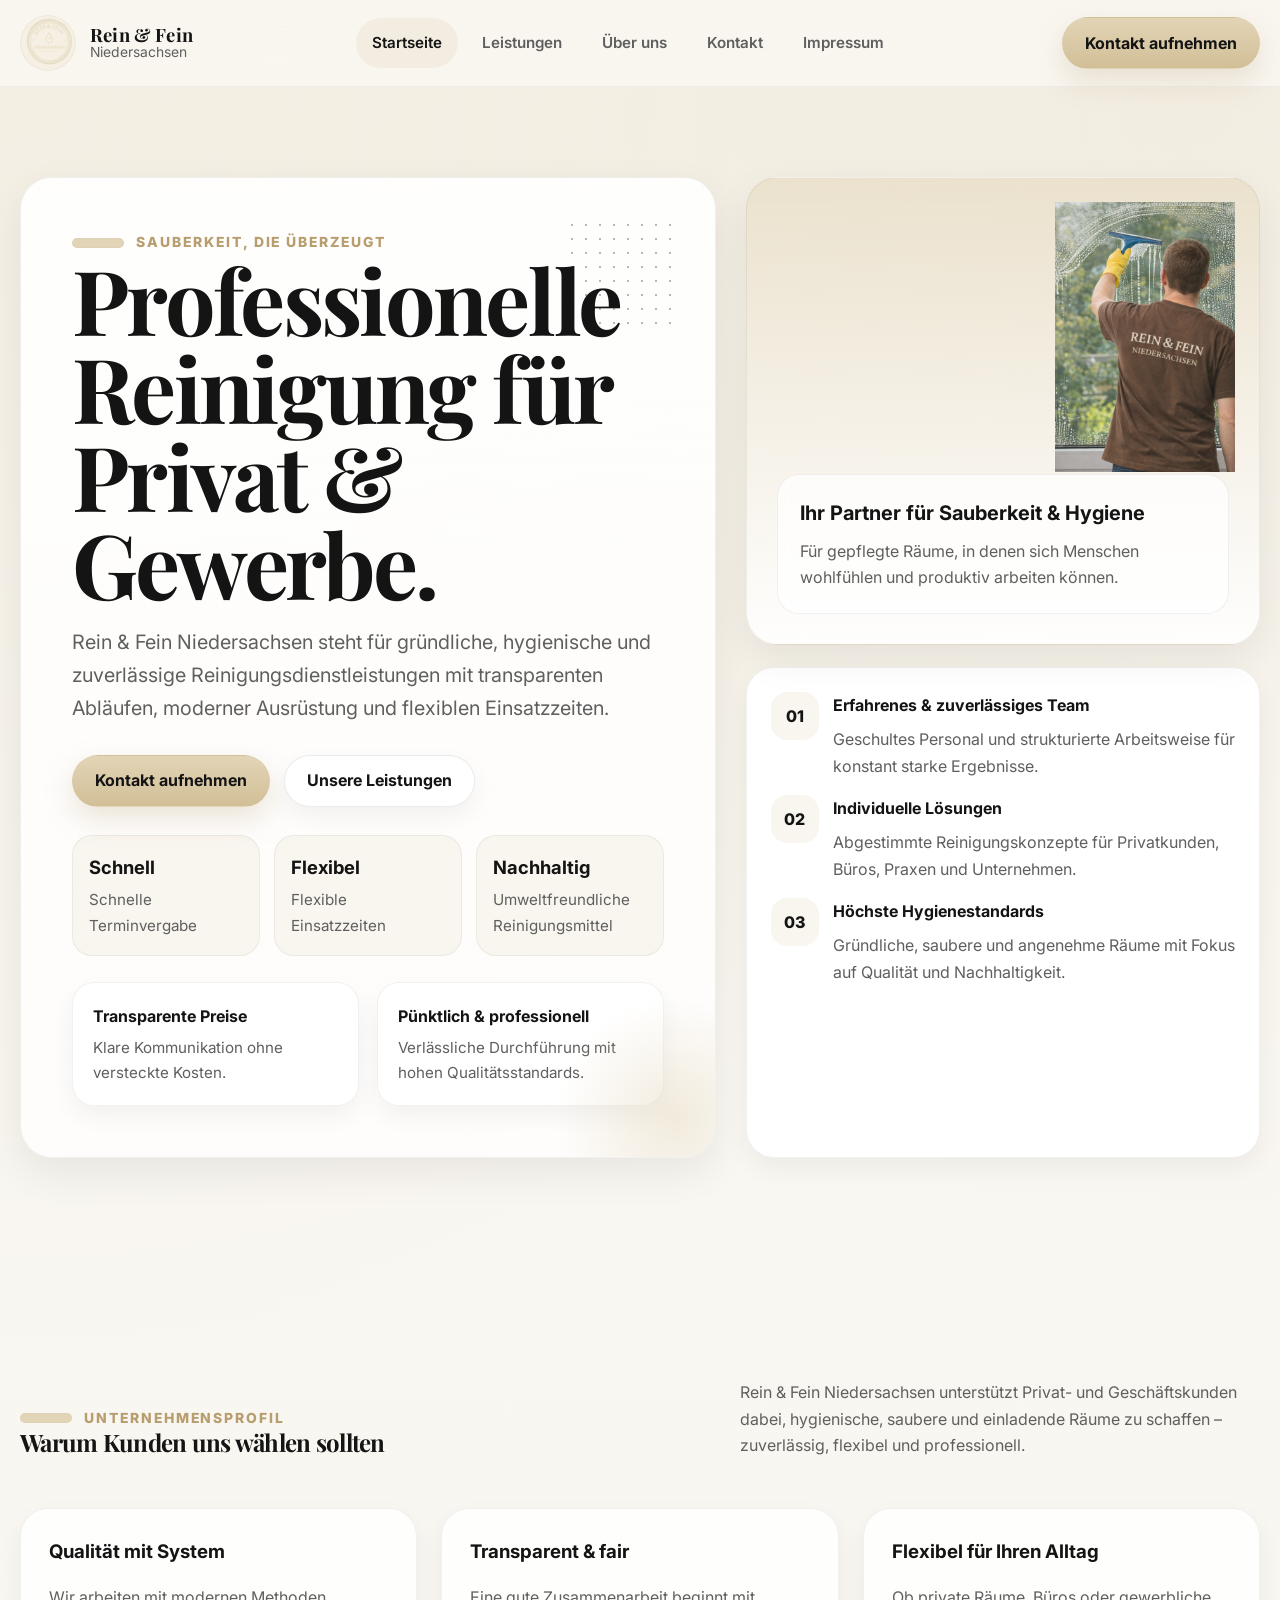
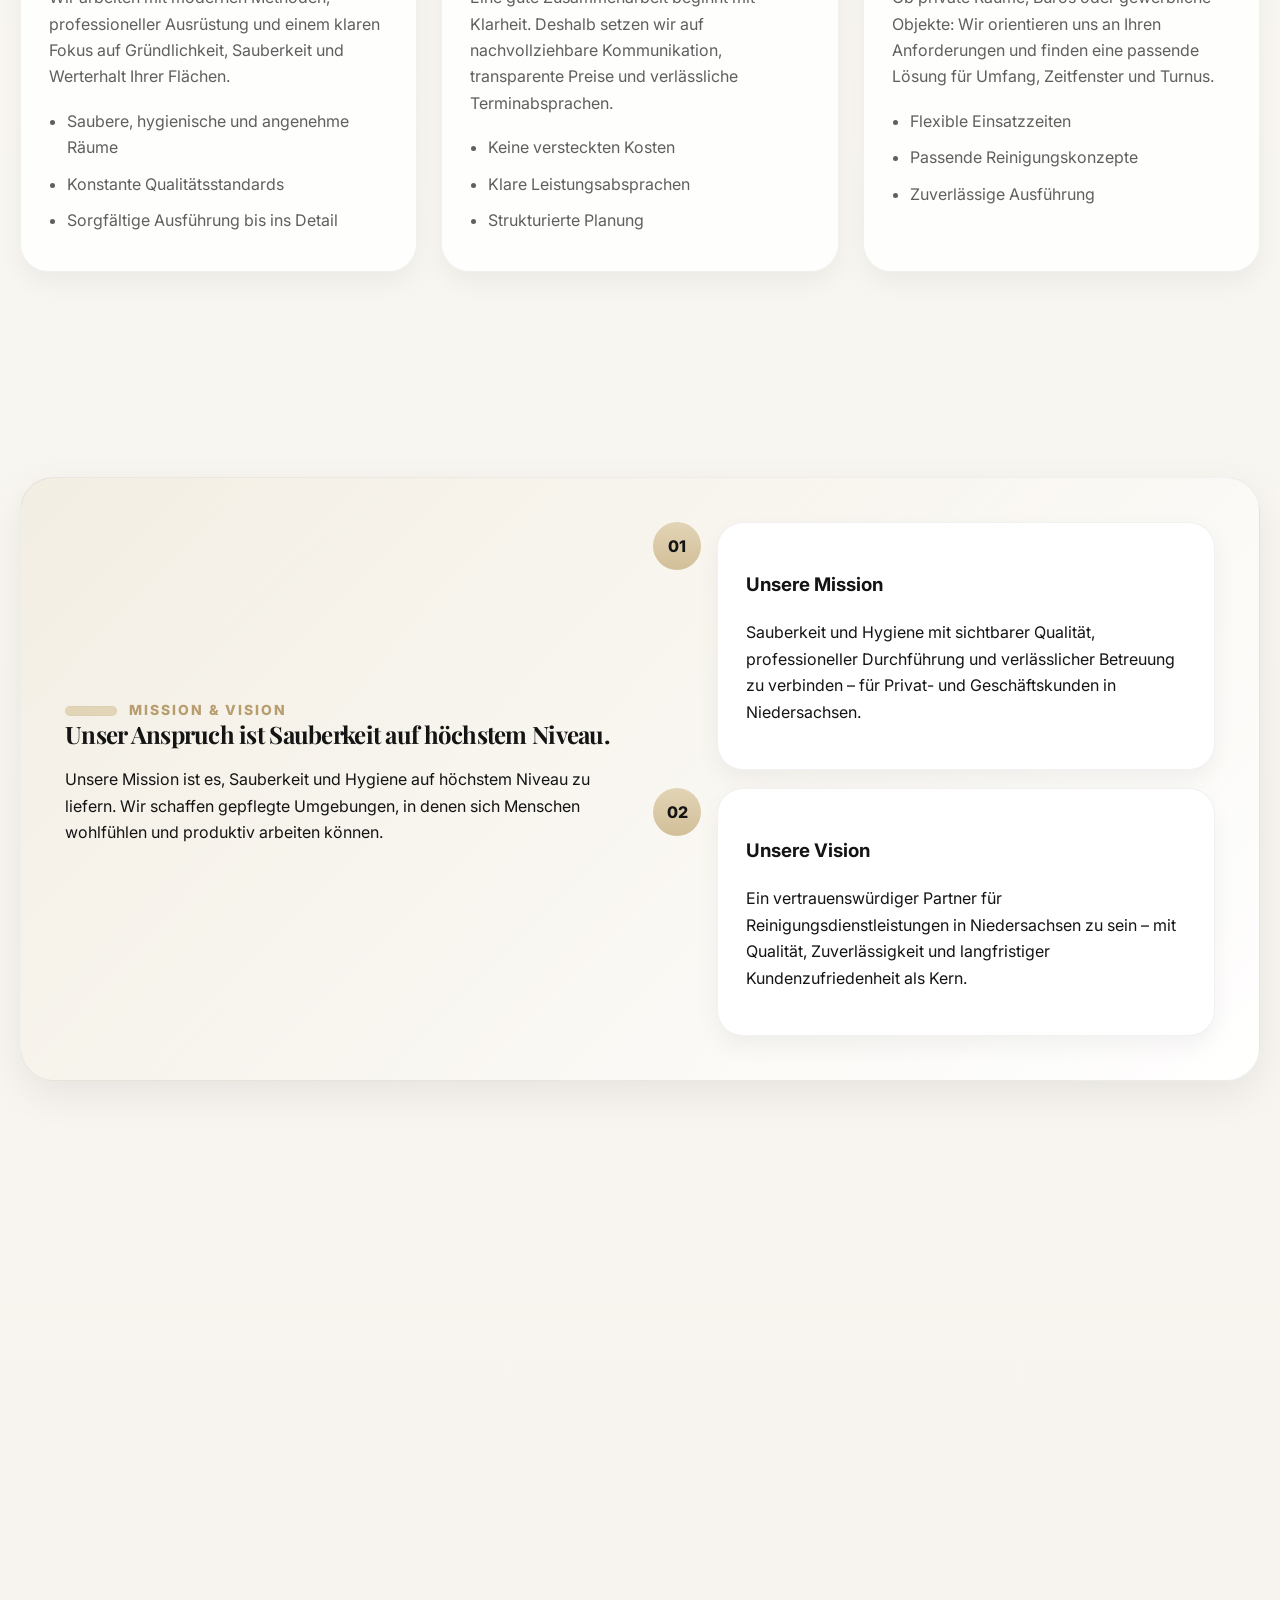
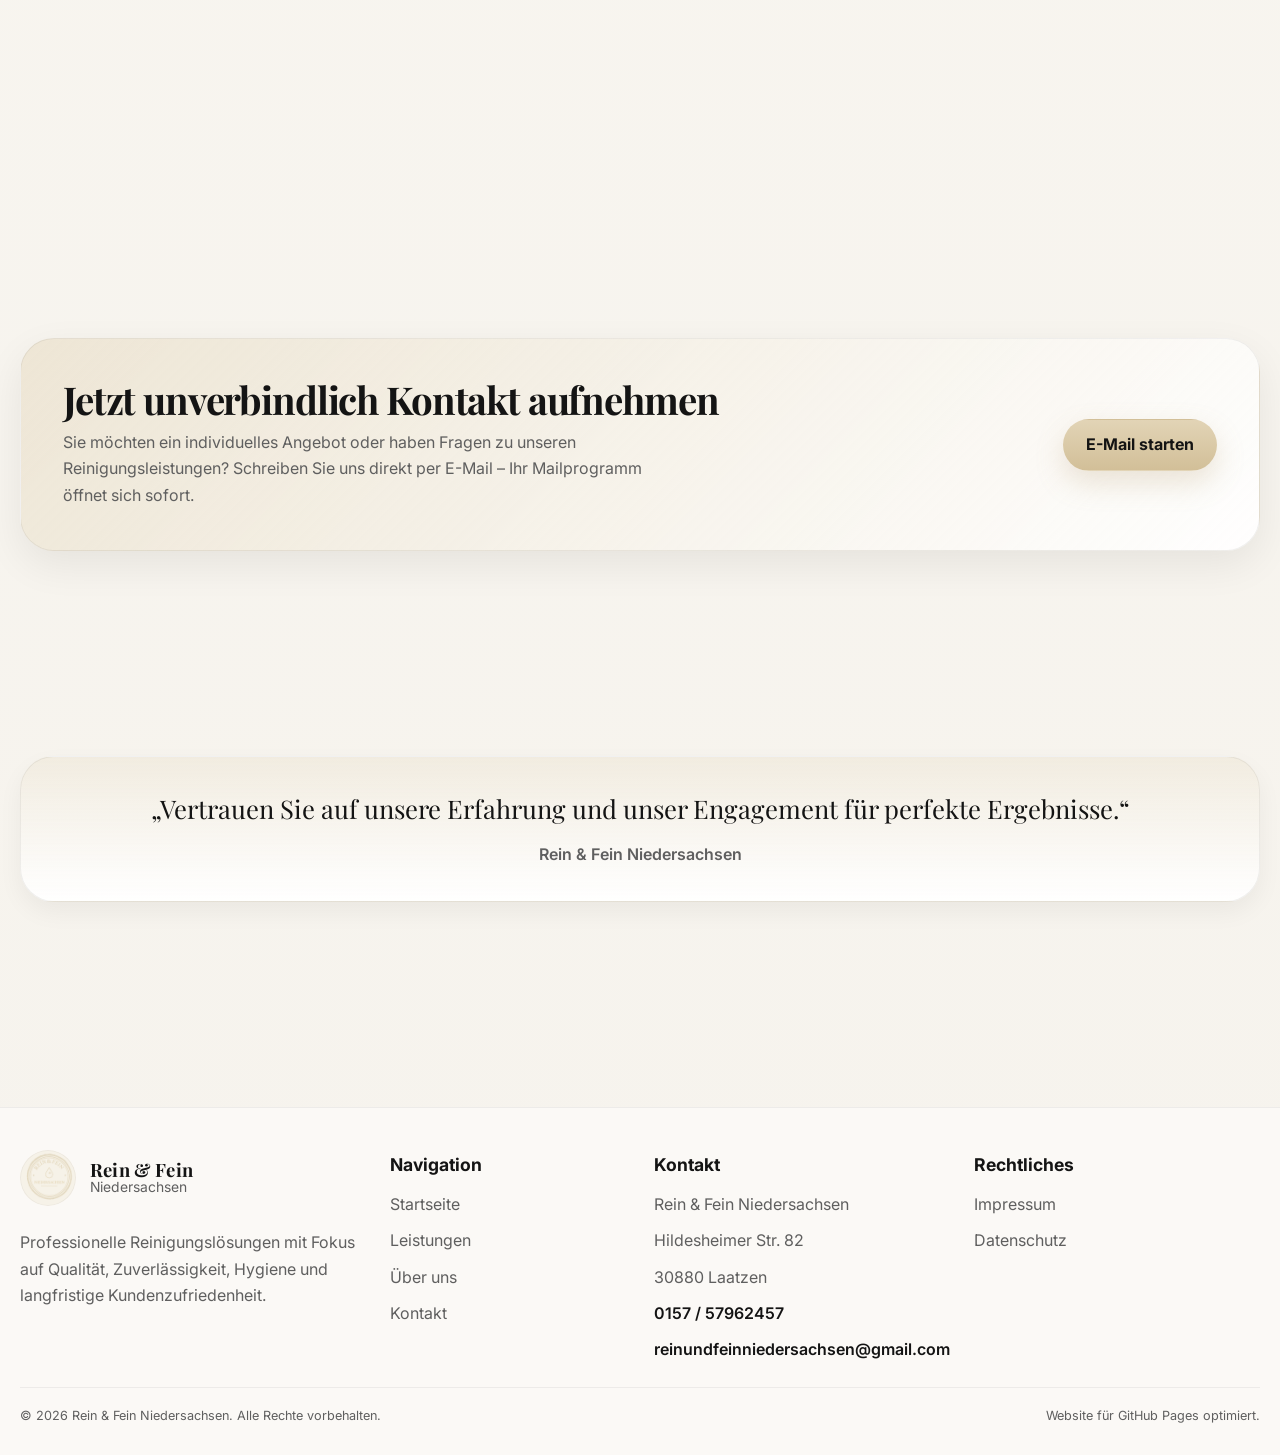
==== commit 755e998c: "Add new logo2" ====
--- a/index.html
+++ b/index.html
@@ -92,7 +92,7 @@
 
         <aside class="hero-aside reveal">
           <div class="visual-card">
-            <img class="visual-card-logo" src="assets/logo.png" alt="Logo Rein & Fein Niedersachsen">
+            <img class="visual-card-logo" src="assets/logo2.png" alt="Logo Rein & Fein Niedersachsen">
             <div class="visual-content">
               <h3>Ihr Partner für Sauberkeit &amp; Hygiene</h3>
               <p>
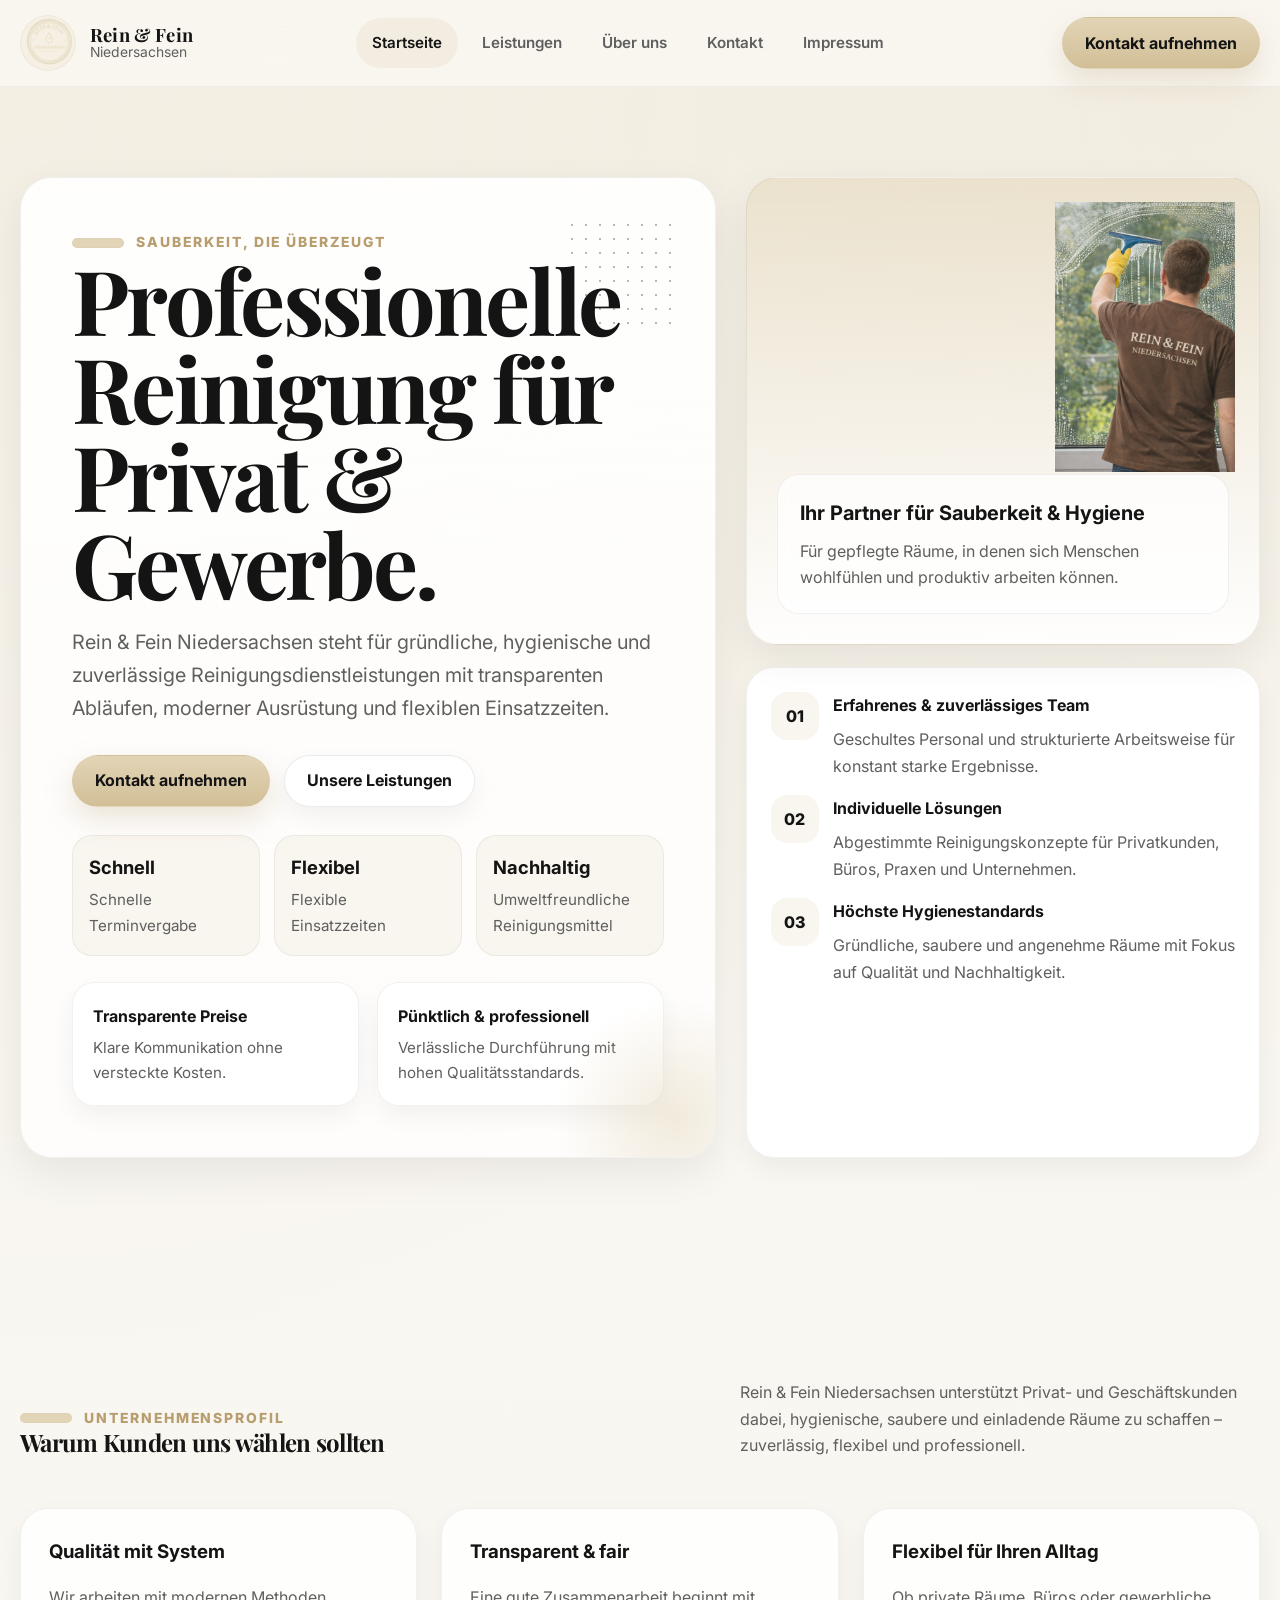
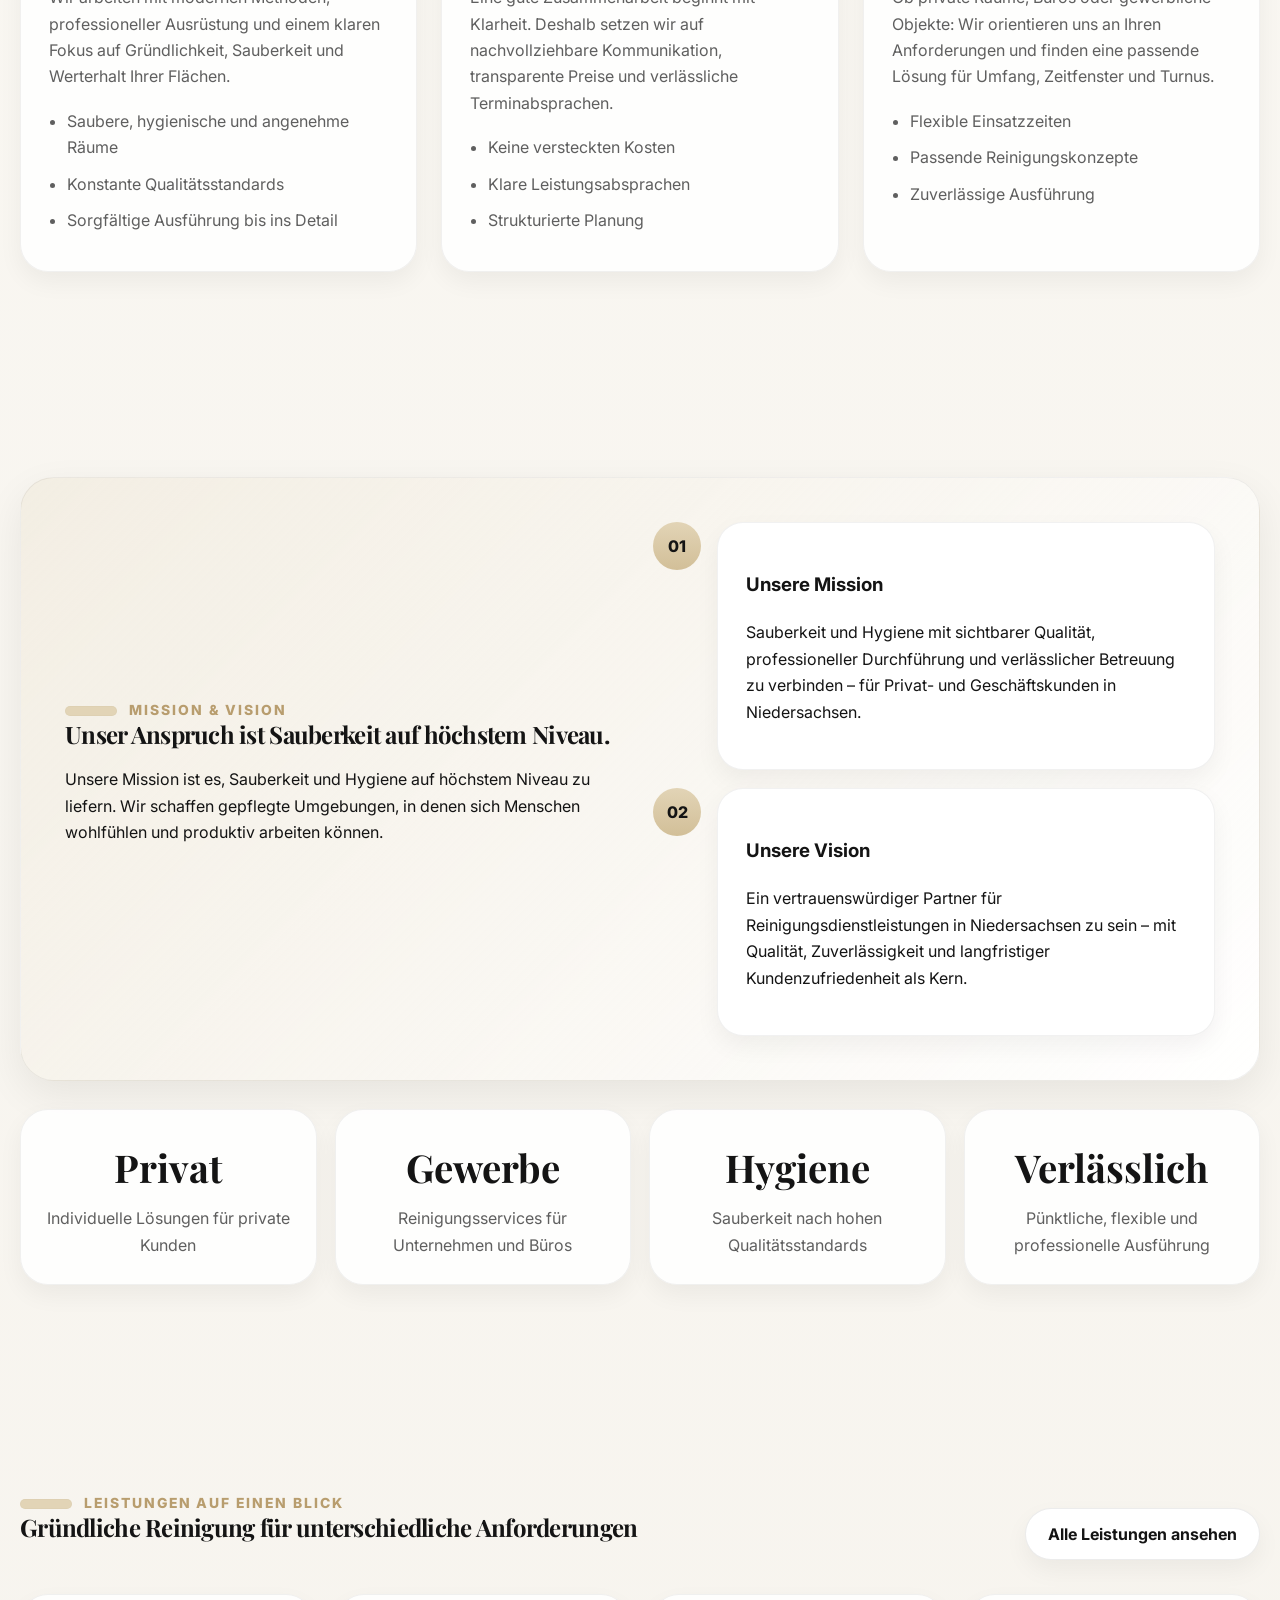
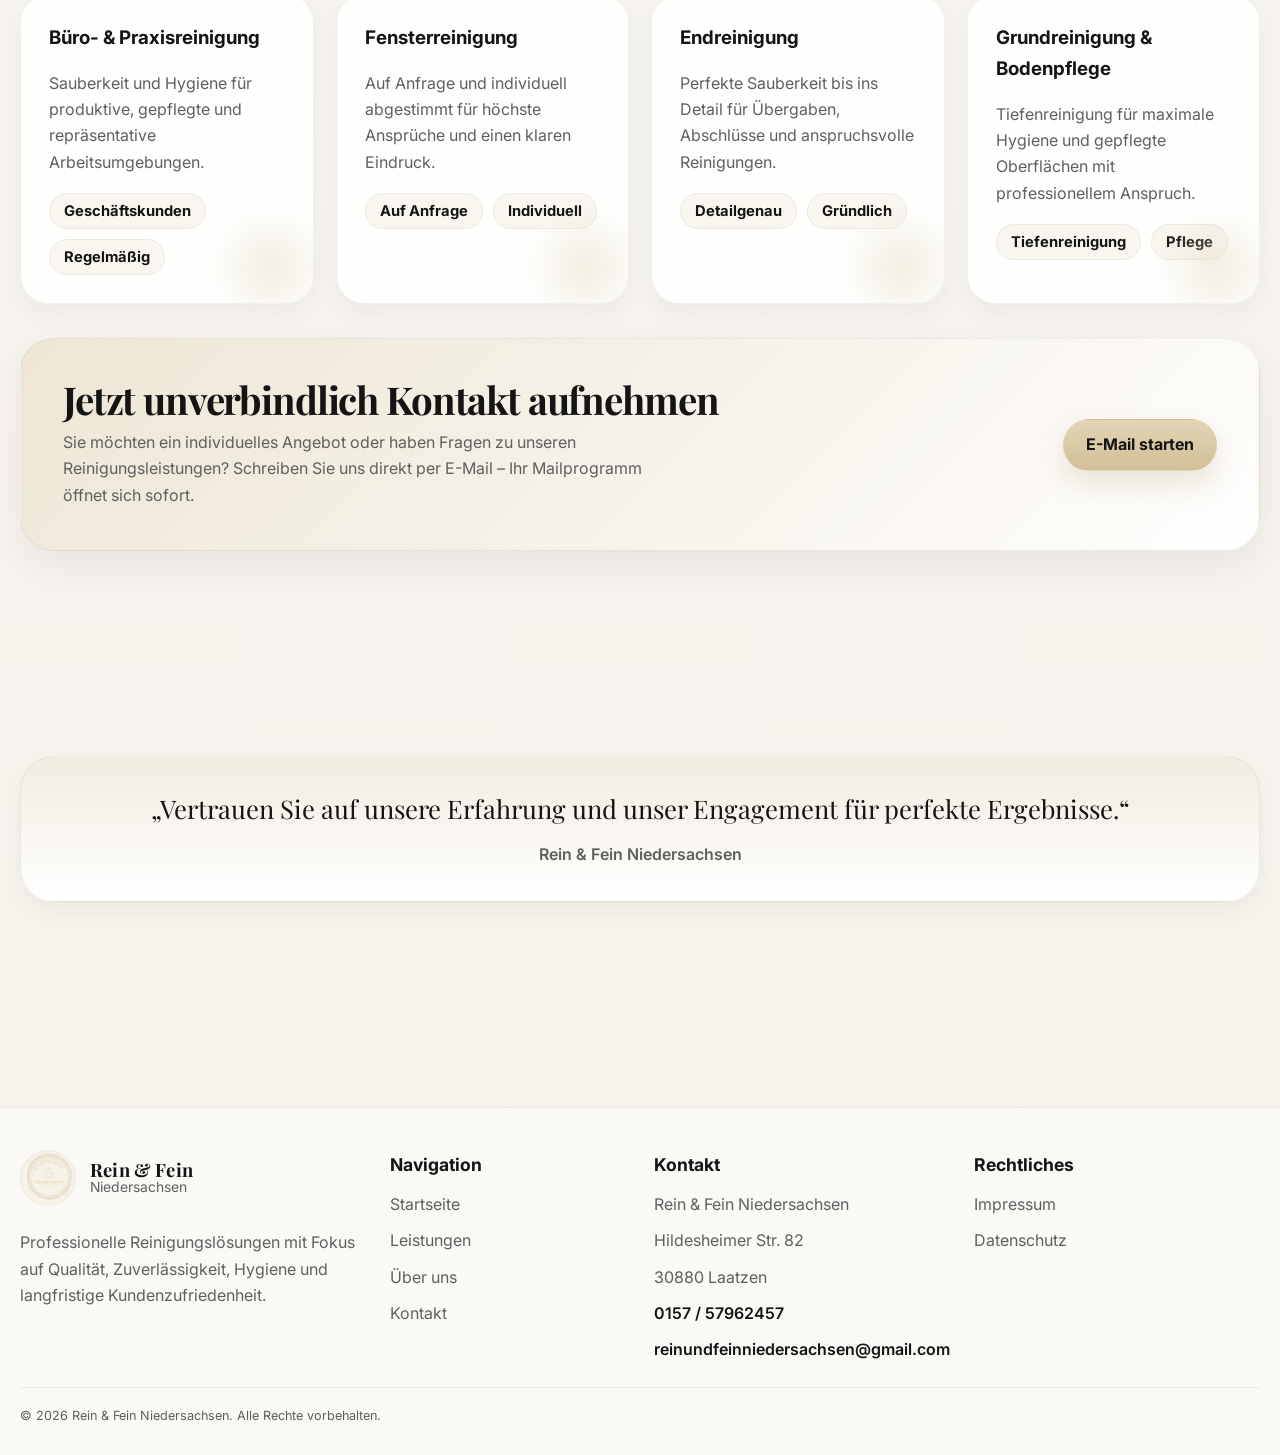
==== commit 5fa00902: "update3" ====
--- a/index.html
+++ b/index.html
@@ -229,7 +229,7 @@
         <div class="stat-row" style="margin-top:28px;">
           <div class="stat-card reveal">
             <strong>Privat</strong>
-            <span>Individuelle Lösungen für private Haushalte</span>
+            <span>Individuelle Lösungen für private Kunden</span>
           </div>
           <div class="stat-card reveal">
             <strong>Gewerbe</strong>
@@ -370,7 +370,6 @@
 
     <div class="footer-bottom">
       <small>© <span data-year></span> Rein &amp; Fein Niedersachsen. Alle Rechte vorbehalten.</small>
-      <small>Website für GitHub Pages optimiert.</small>
     </div>
   </div>
 </footer>
--- a/styles.css
+++ b/styles.css
@@ -378,6 +378,9 @@
   background: linear-gradient(180deg, rgba(226,212,182,0.48), rgba(255,255,255,0.88));
   border: 1px solid rgba(20,20,20,0.06);
   box-shadow: var(--shadow);
+  display: flex;
+  align-items: center;     /* vertical center */
+  justify-content: center; /* horizontal center */
 }
 
 .visual-card-logo {
